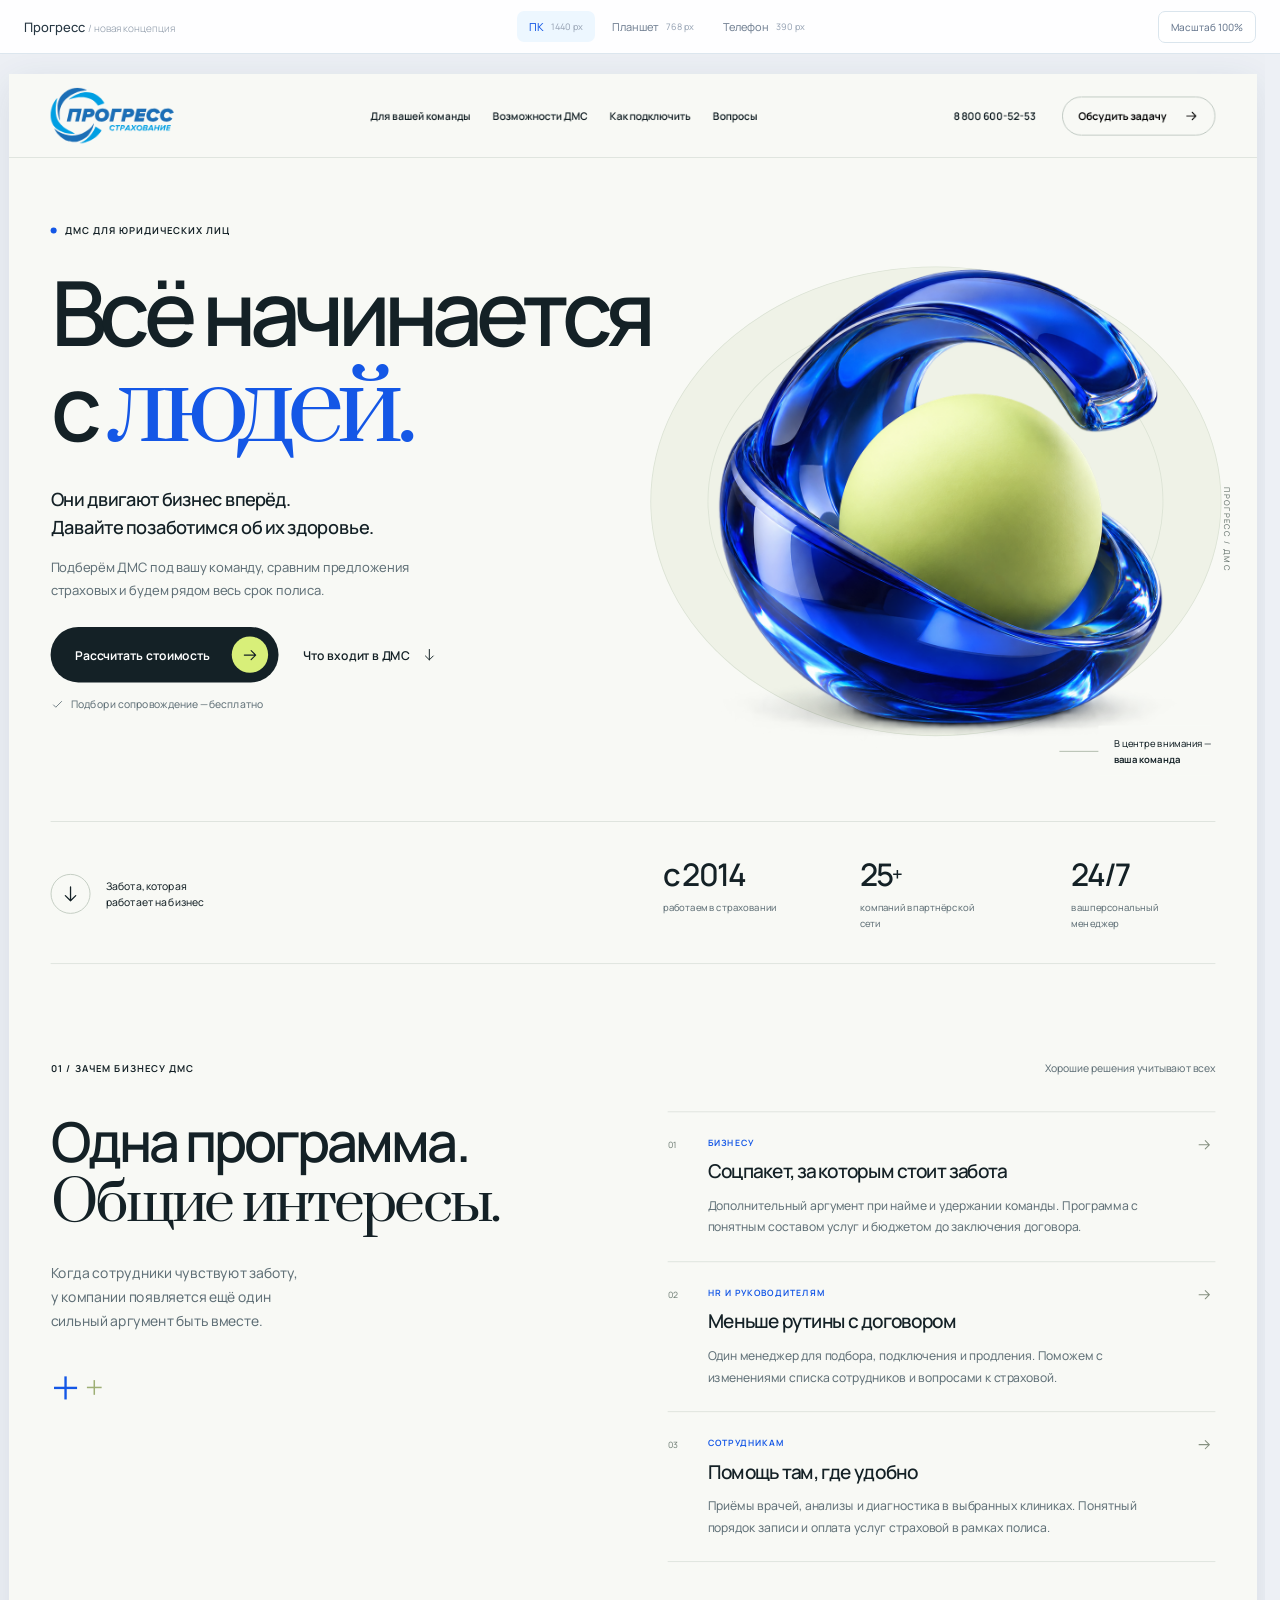
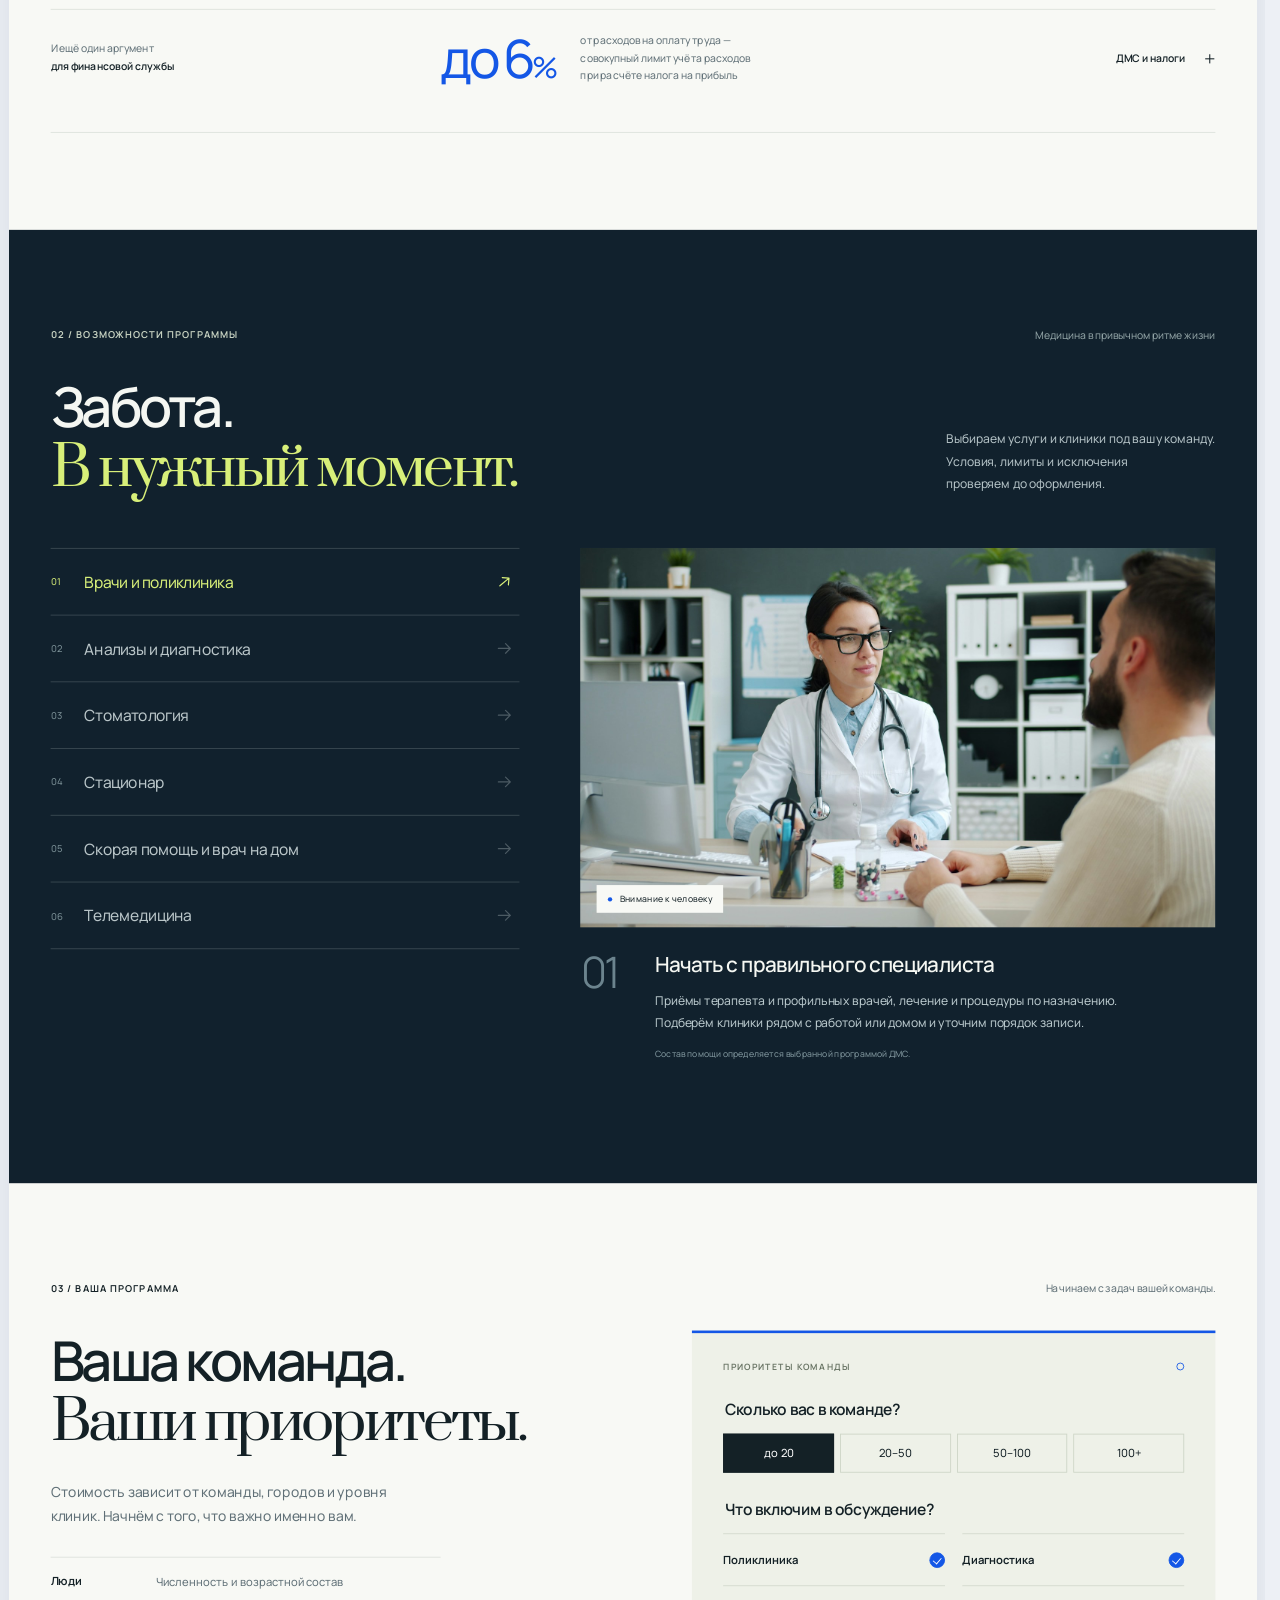
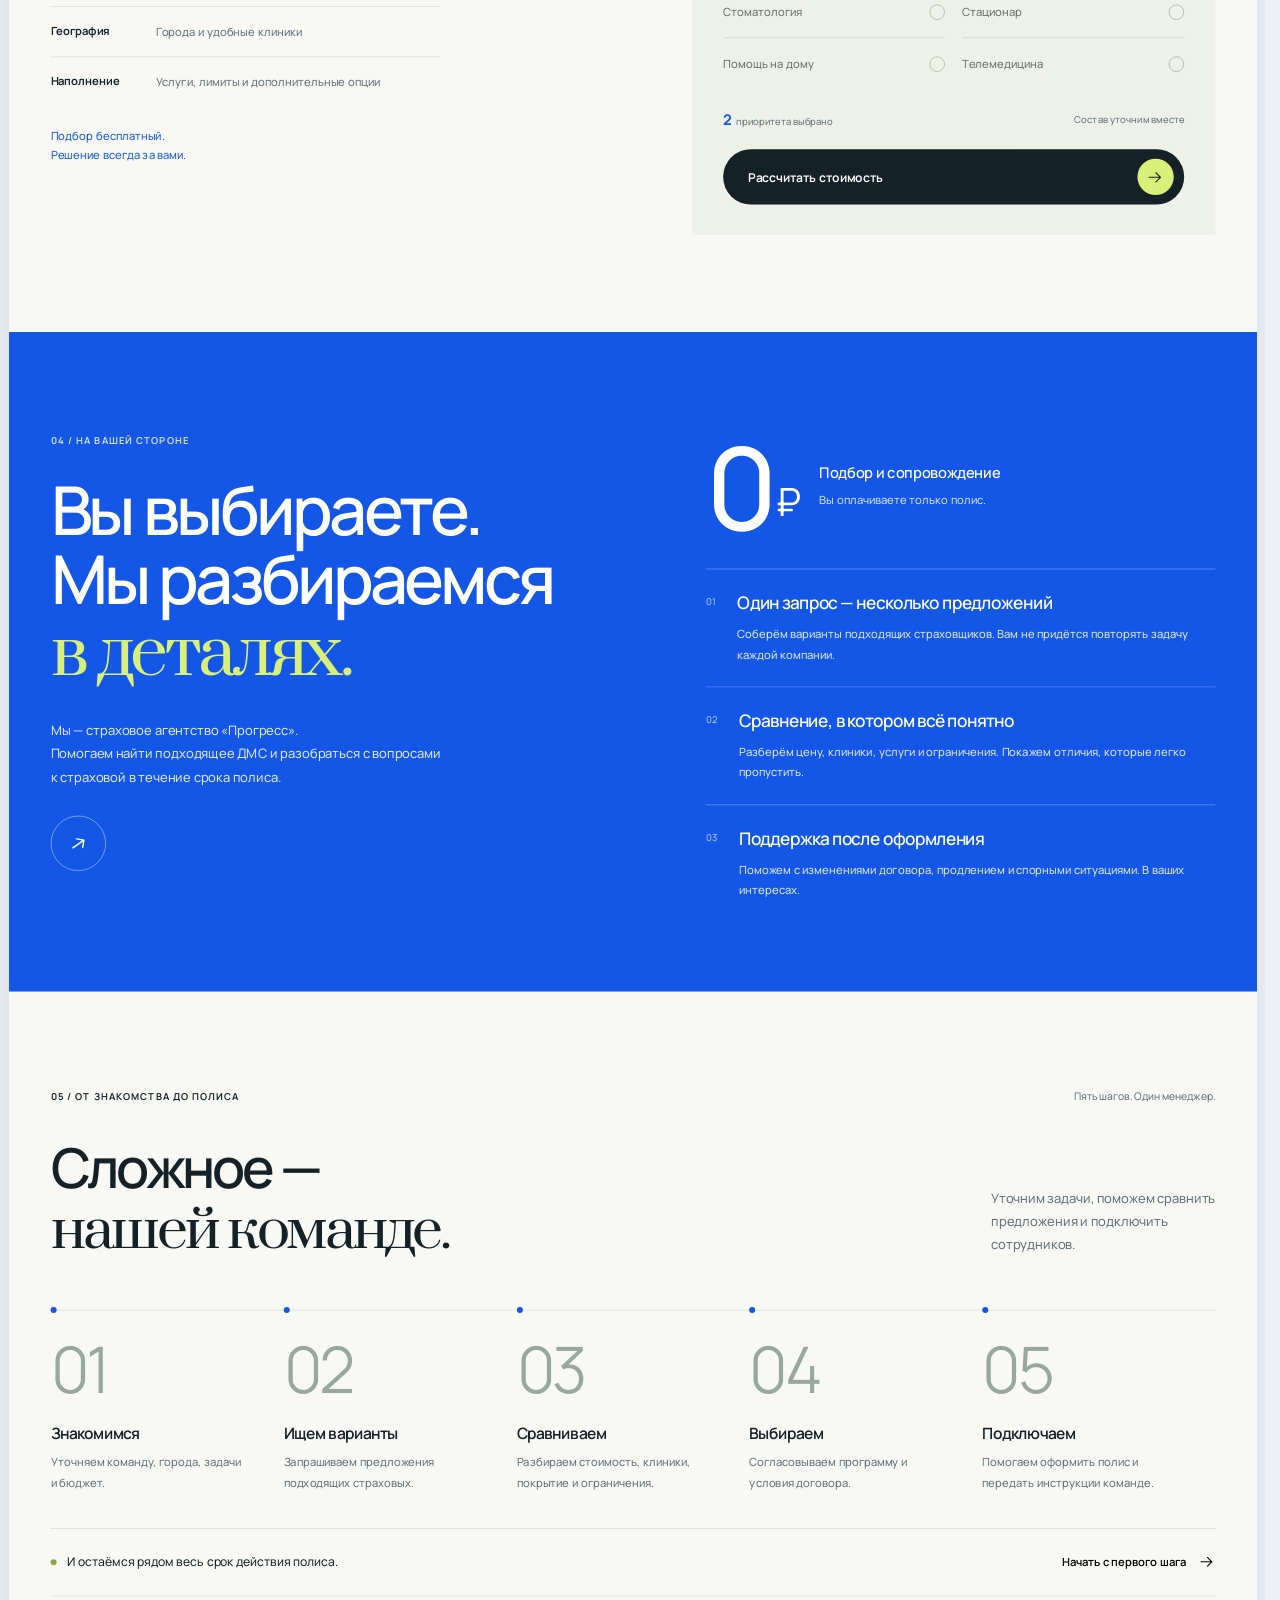
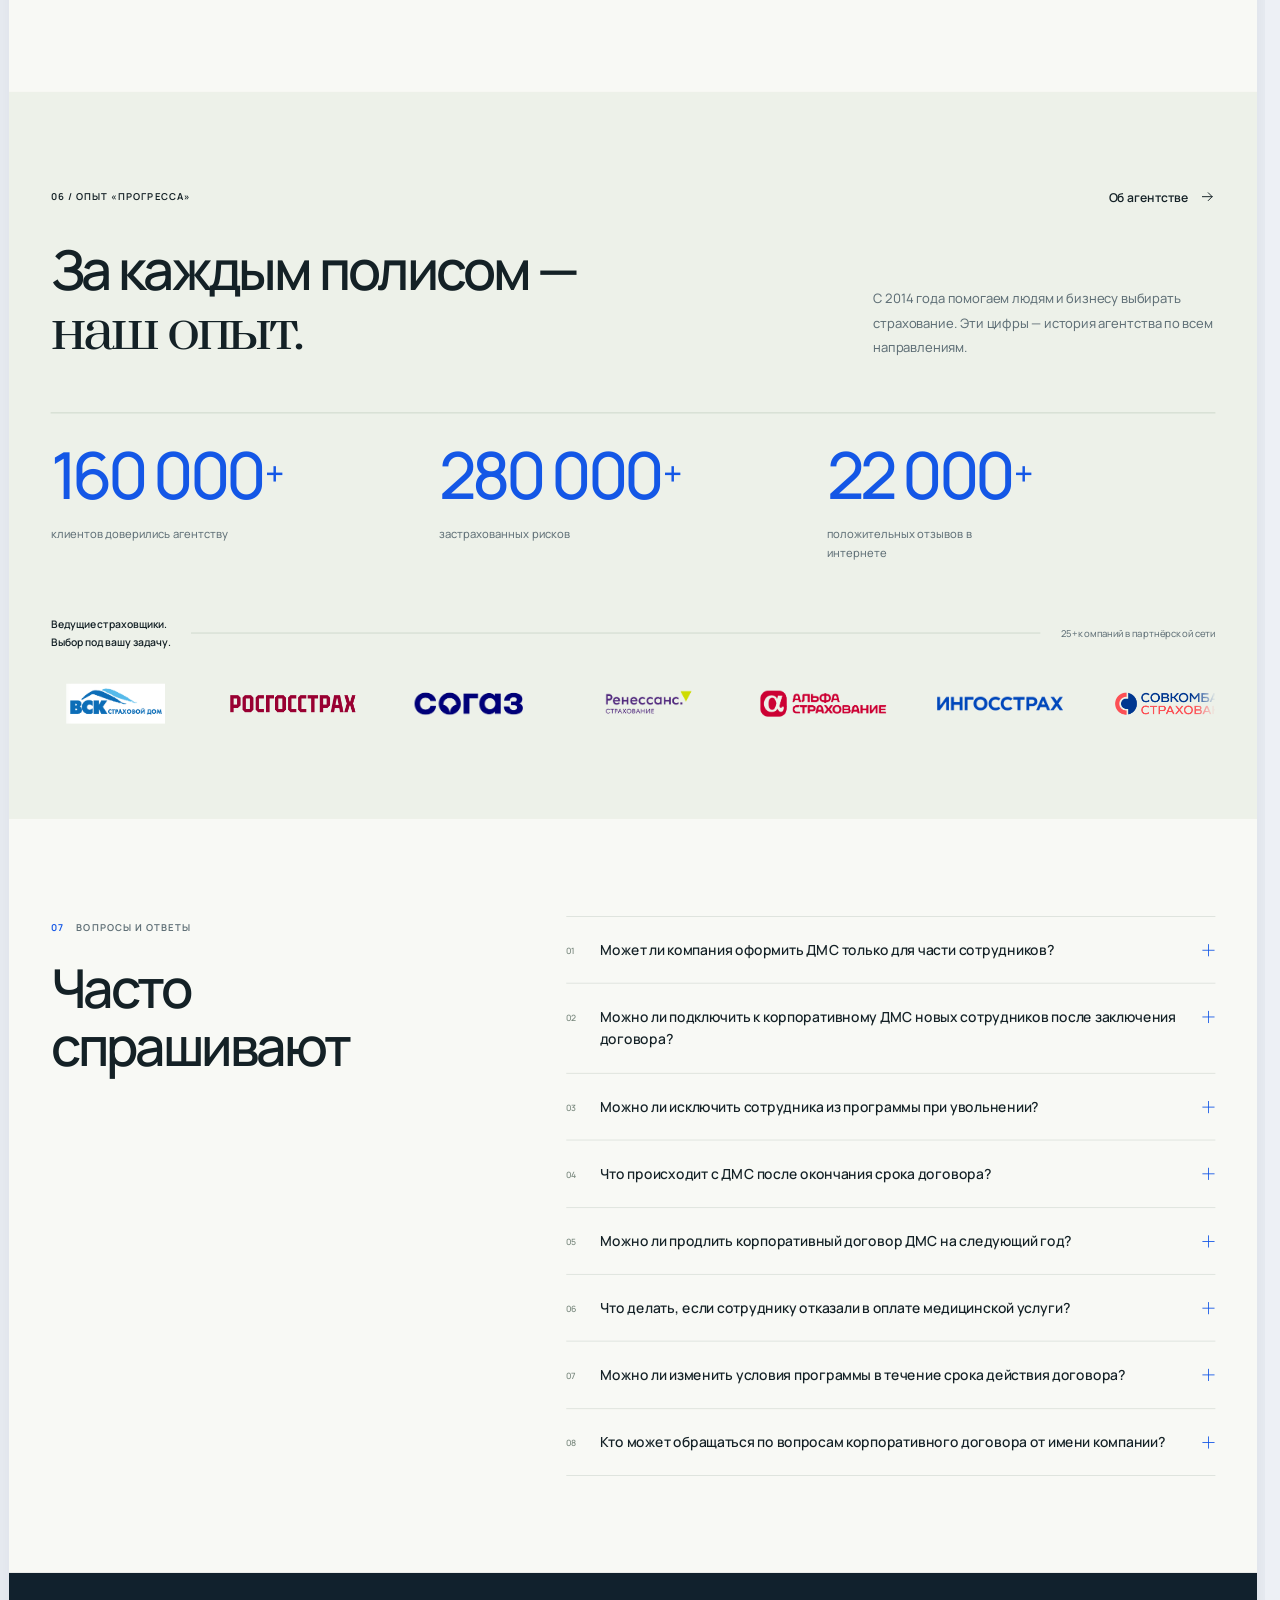
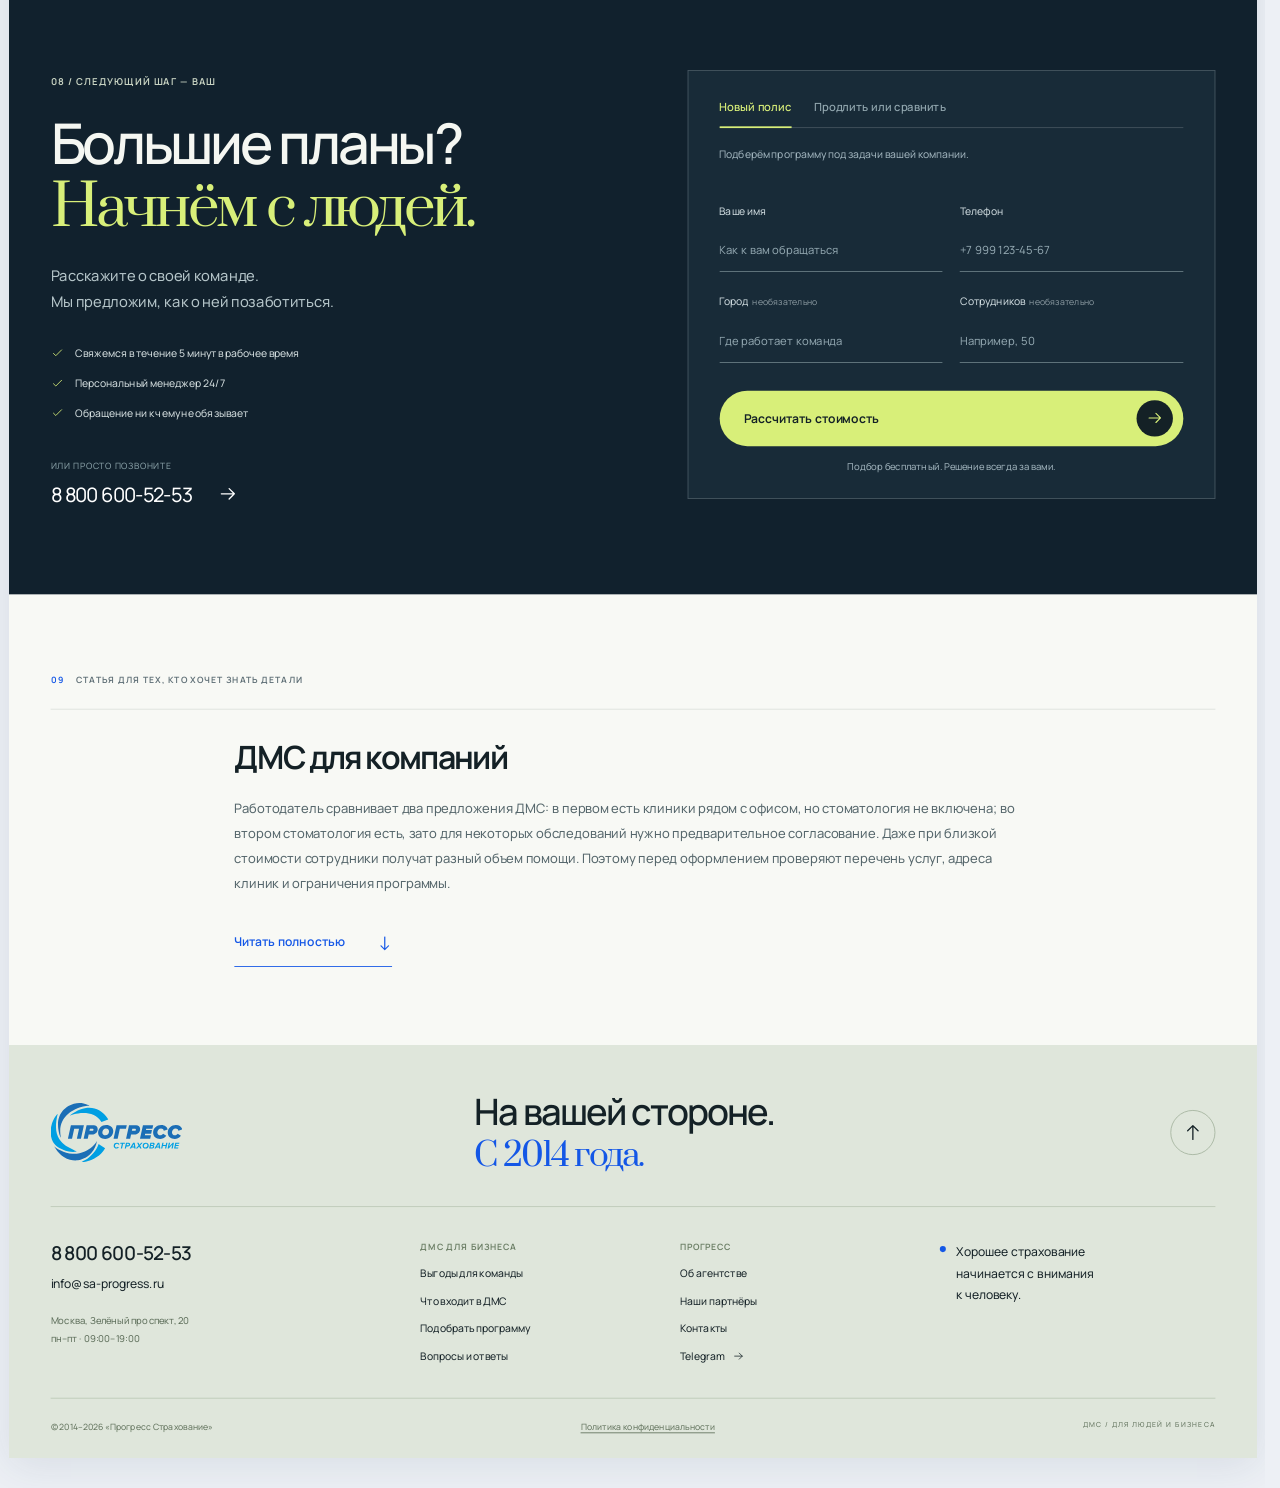
==== desktop.html @ e51a760d "Publish independent People First DMS design concept" ====
<!doctype html>
<html lang="ru" data-review="desktop" data-width="1440">
<head>
  <meta charset="utf-8">
  <meta name="viewport" content="width=device-width,initial-scale=1">
  <meta name="robots" content="noindex,nofollow">
  <meta name="theme-color" content="#f8f9f5">
  <meta name="description" content="ДМС для бизнеса, в центре которого люди. Бесплатно сравним предложения страховых компаний и будем рядом весь срок полиса. Прогресс Страхование.">
  <title>ПК 1440 — Новая концепция Прогресс</title>
  <link rel="icon" href="./assets/progress-logo.svg" type="image/svg+xml">
  <link rel="preload" href="./assets/fonts/Manrope.ttf" as="font" type="font/ttf" crossorigin>
  <link rel="preload" href="./assets/fonts/Prata.ttf" as="font" type="font/ttf" crossorigin>
  <link rel="stylesheet" href="./previews/desktop.css?v=e7b17277e4b1">
  <link rel="stylesheet" href="./assets/vendor/lenis.css?v=e7b17277e4b1">
  <script src="./assets/vendor/lenis.min.js?v=e7b17277e4b1" defer></script>
  <script src="./scroll.js?v=e7b17277e4b1" defer></script>
  <script src="./app.js?v=e7b17277e4b1" defer></script>
<link rel="stylesheet" href="./review.css?v=e7b17277e4b1"><script src="./review.js?v=e7b17277e4b1" defer></script></head>
<body id="top"><div class="review-toolbar"><a class="review-brand" href="./index.html">Прогресс <span>/ новая концепция</span></a><nav aria-label="Формат предпросмотра"><a href="./desktop.html" aria-current="page">ПК<span>1440 px</span></a><a href="./tablet.html">Планшет<span>768 px</span></a><a href="./mobile.html">Телефон<span>390 px</span></a></nav><button type="button" id="review-scale" aria-pressed="false">Масштаб 100%</button></div><div class="review-stage"><div class="review-canvas">
  <a class="skip-link" href="#main">К содержанию</a>
  <header class="site-header">
    <div class="header-inner wrap">
      <a class="brand" href="https://sa-progress.ru/" aria-label="Прогресс Страхование — основной сайт"><img src="./assets/progress-logo.svg" alt="Прогресс Страхование" width="150" height="63"></a>
      <nav class="main-nav" aria-label="Основная навигация"><a href="#for-whom">Для вашей команды</a><a href="#coverage">Возможности ДМС</a><a href="#process">Как подключить</a><a href="#faq">Вопросы</a></nav>
      <a class="header-phone" href="tel:+78006005253">8 800 600-52-53</a>
      <button class="header-contact" type="button" data-open-lead>Обсудить задачу <svg viewBox="0 0 24 24" aria-hidden="true" ><path d="M4 12h15m-6-6 6 6-6 6"/></svg></button>
      <button class="menu-toggle" type="button" aria-label="Открыть меню" aria-haspopup="dialog" aria-controls="menu-dialog"><span></span><span></span></button>
    </div>
  </header>
  <main id="main">
    <section class="hero wrap" aria-labelledby="hero-title">
      <div class="hero-copy">
        <p class="eyebrow"><span class="live-dot"></span>ДМС для юридических лиц</p>
        <h1 id="hero-title">Всё начинается<br>с <em>людей.</em></h1>
        <p class="hero-lead">Они двигают бизнес вперёд.<br>Давайте позаботимся об их здоровье.</p>
        <p class="hero-description">Подберём ДМС под вашу команду, сравним предложения страховых и будем рядом весь срок полиса.</p>
        <div class="hero-actions"><button class="button button-dark" type="button" data-open-lead><span>Рассчитать стоимость</span><span class="button-arrow"><svg viewBox="0 0 24 24" aria-hidden="true" ><path d="M4 12h15m-6-6 6 6-6 6"/></svg></span></button><a class="quiet-link" href="#coverage">Что входит в ДМС <svg viewBox="0 0 24 24" aria-hidden="true" ><path d="M12 4v16m-6-6 6 6 6-6"/></svg></a></div>
        <p class="hero-note"><span class="tiny-check"><svg viewBox="0 0 24 24" aria-hidden="true" ><path d="m5 12 4 4L19 6"/></svg></span>Подбор и сопровождение — бесплатно</p>
      </div>
      <div class="hero-art" aria-label="Синий стеклянный объём бережно окружает светлую сферу">
        <div class="art-orbit" aria-hidden="true"></div>
        <img src="./assets/images/care-sculpture.png" width="1254" height="1254" alt="Стеклянная синяя лента обнимает светлую сферу — образ заботы и защиты" fetchpriority="high">
        <span class="art-caption"><span class="caption-line"></span>В центре внимания —<br><strong>ваша команда</strong></span>
        <span class="art-index" aria-hidden="true">ПРОГРЕСС / ДМС</span>
      </div>
      <div class="hero-bottom"><a href="#for-whom" class="scroll-link"><span><svg viewBox="0 0 24 24" aria-hidden="true" ><path d="M12 4v16m-6-6 6 6 6-6"/></svg></span>Забота, которая<br>работает на бизнес</a><dl class="hero-facts"><div><dt>с 2014</dt><dd>работаем в страховании</dd></div><div><dt>25<span>+</span></dt><dd>компаний в партнёрской сети</dd></div><div><dt>24/7</dt><dd>ваш персональный менеджер</dd></div></dl></div>
    </section>

    <section class="value-section wrap section-space" id="for-whom" aria-labelledby="value-title">
      <div class="section-topline"><span class="section-label">01 / Зачем бизнесу ДМС</span><span class="topline-note">Хорошие решения учитывают всех</span></div>
      <div class="value-layout">
        <div class="value-heading"><h2 id="value-title">Одна программа.<br><em>Общие интересы.</em></h2><p>Когда сотрудники чувствуют заботу,<br>у компании появляется ещё один<br>сильный аргумент быть вместе.</p><div class="value-mark" aria-hidden="true"><span>+</span><span>+</span></div></div>
        <div class="value-list">
          <article><span class="item-index">01</span><div><p class="role-label">Бизнесу</p><h3>Соцпакет, за которым стоит забота</h3><p>Дополнительный аргумент при найме и удержании команды. Программа с понятным составом услуг и бюджетом до заключения договора.</p></div><svg viewBox="0 0 24 24" aria-hidden="true" ><path d="M4 12h15m-6-6 6 6-6 6"/></svg></article>
          <article><span class="item-index">02</span><div><p class="role-label">HR и руководителям</p><h3>Меньше рутины с договором</h3><p>Один менеджер для подбора, подключения и продления. Поможем с изменениями списка сотрудников и вопросами к страховой.</p></div><svg viewBox="0 0 24 24" aria-hidden="true" ><path d="M4 12h15m-6-6 6 6-6 6"/></svg></article>
          <article><span class="item-index">03</span><div><p class="role-label">Сотрудникам</p><h3>Помощь там, где удобно</h3><p>Приёмы врачей, анализы и диагностика в выбранных клиниках. Понятный порядок записи и оплата услуг страховой в рамках полиса.</p></div><svg viewBox="0 0 24 24" aria-hidden="true" ><path d="M4 12h15m-6-6 6 6-6 6"/></svg></article>
        </div>
      </div>
      <div class="tax-strip"><div class="tax-title">И ещё один аргумент<br><strong>для финансовой службы</strong></div><div class="tax-number">до 6<span>%</span></div><p class="tax-summary">от расходов на оплату труда —<br>совокупный лимит учёта расходов<br>при расчёте налога на прибыль</p><details class="tax-details"><summary>ДМС и налоги <span>+</span></summary><div><p>Взносы по ДМС работников можно учесть в расходах при соблюдении условий пункта 16 статьи 255 НК РФ: лицензия страховщика, договор не менее чем на год и оплата медицинских расходов работников. Участие работодателя в ДМС предусматривают в трудовом или коллективном договоре.</p><p>Лимит 6% общий для взносов по ДМС, предусмотренных НК РФ договоров на медицинские услуги и расходов из пункта 24.2 статьи 255. Это лимит учитываемых расходов, а не размер экономии на налоге.</p><p>Взносы работодателя по ДМС освобождаются от страховых взносов при соблюдении условий подпункта 5 пункта 1 статьи 422 НК РФ. Важен срок страхования каждого работника: при прекращении до года или включении на меньший срок освобождение может не применяться.</p><p>Учёт зависит от налогового режима и условий договора. <a href="https://www.consultant.ru/document/cons_doc_LAW_28165/7b1ea255e5f4f1ac2bb055d2d61a28b4a03f6856/" target="_blank" rel="noopener">Статья 255 НК РФ</a> · <a href="https://www.consultant.ru/document/cons_doc_LAW_28165/30e4690deae106140c96017db18054a3175e14f6/" target="_blank" rel="noopener">Статья 422 НК РФ</a> · <a href="https://www.nalog.gov.ru/rn77/news/activities_fts/15685469/" target="_blank" rel="noopener">Разъяснение ФНС</a></p></div></details></div>
    </section>

    <section class="coverage-section dark-section section-space" id="coverage" aria-labelledby="coverage-title">
      <div class="wrap"><div class="section-topline"><span class="section-label">02 / Возможности программы</span><span class="topline-note">Медицина в привычном ритме жизни</span></div><div class="coverage-heading"><h2 id="coverage-title">Забота.<br><em>В нужный момент.</em></h2><p>Выбираем услуги и клиники под вашу команду.<br>Условия, лимиты и исключения<br>проверяем до оформления.</p></div>
        <div class="coverage-layout"><div class="coverage-tabs" role="tablist" aria-label="Медицинская помощь" aria-orientation="vertical">
          <button type="button" id="care-tab-0" role="tab" aria-selected="true" aria-controls="care-panel" data-care="0"><span>01</span><strong>Врачи и поликлиника</strong><svg viewBox="0 0 24 24" aria-hidden="true" ><path d="M4 12h15m-6-6 6 6-6 6"/></svg></button>
          <button type="button" id="care-tab-1" role="tab" aria-selected="false" aria-controls="care-panel" tabindex="-1" data-care="1"><span>02</span><strong>Анализы и диагностика</strong><svg viewBox="0 0 24 24" aria-hidden="true" ><path d="M4 12h15m-6-6 6 6-6 6"/></svg></button>
          <button type="button" id="care-tab-2" role="tab" aria-selected="false" aria-controls="care-panel" tabindex="-1" data-care="2"><span>03</span><strong>Стоматология</strong><svg viewBox="0 0 24 24" aria-hidden="true" ><path d="M4 12h15m-6-6 6 6-6 6"/></svg></button>
          <button type="button" id="care-tab-3" role="tab" aria-selected="false" aria-controls="care-panel" tabindex="-1" data-care="3"><span>04</span><strong>Стационар</strong><svg viewBox="0 0 24 24" aria-hidden="true" ><path d="M4 12h15m-6-6 6 6-6 6"/></svg></button>
          <button type="button" id="care-tab-4" role="tab" aria-selected="false" aria-controls="care-panel" tabindex="-1" data-care="4"><span>05</span><strong>Скорая помощь и врач на дом</strong><svg viewBox="0 0 24 24" aria-hidden="true" ><path d="M4 12h15m-6-6 6 6-6 6"/></svg></button>
          <button type="button" id="care-tab-5" role="tab" aria-selected="false" aria-controls="care-panel" tabindex="-1" data-care="5"><span>06</span><strong>Телемедицина</strong><svg viewBox="0 0 24 24" aria-hidden="true" ><path d="M4 12h15m-6-6 6 6-6 6"/></svg></button>
        </div><div class="care-feature"><figure><img src="./assets/images/consultation.jpg" alt="Врач обсуждает с пациентом вопросы здоровья" width="1800" height="1013" loading="lazy"><figcaption><span class="live-dot"></span>Внимание к человеку</figcaption></figure><div id="care-panel" role="tabpanel" aria-labelledby="care-tab-0" tabindex="0"><span class="care-panel-number" aria-hidden="true">01</span><div><h3 id="care-panel-title">Начать с правильного специалиста</h3><p id="care-panel-copy">Приёмы терапевта и профильных врачей, лечение и процедуры по назначению. Подберём клиники рядом с работой или домом и уточним порядок записи.</p><span class="care-condition">Состав помощи определяется выбранной программой ДМС.</span></div></div></div></div>
      </div>
    </section>

    <section class="program-section wrap section-space" id="price" aria-labelledby="program-title">
      <div class="section-topline"><span class="section-label">03 / Ваша программа</span><span class="topline-note">Начинаем с задач вашей команды.</span></div>
      <div class="program-layout"><div class="program-copy"><h2 id="program-title">Ваша команда.<br><em>Ваши приоритеты.</em></h2><p>Стоимость зависит от команды, городов и уровня клиник. Начнём с того, что важно именно вам.</p><dl class="price-factors"><div><dt>Люди</dt><dd>Численность и возрастной состав</dd></div><div><dt>География</dt><dd>Города и удобные клиники</dd></div><div><dt>Наполнение</dt><dd>Услуги, лимиты и дополнительные опции</dd></div></dl><span class="program-footnote">Подбор бесплатный.<br>Решение всегда за вами.</span></div>
      <div class="program-sheet"><div class="sheet-top"><span>ПРИОРИТЕТЫ КОМАНДЫ</span><span class="sheet-dot"></span></div><fieldset class="team-size"><legend>Сколько вас в команде?</legend><div><label><input type="radio" name="team-size" value="до 20" checked><span>до 20</span></label><label><input type="radio" name="team-size" value="20–50"><span>20–50</span></label><label><input type="radio" name="team-size" value="50–100"><span>50–100</span></label><label><input type="radio" name="team-size" value="100+"><span>100+</span></label></div></fieldset>
        <fieldset class="service-choices"><legend>Что включим в обсуждение?</legend><label><input type="checkbox" name="service" value="Поликлиника" checked><span>Поликлиника<i aria-hidden="true"></i></span></label><label><input type="checkbox" name="service" value="Диагностика" checked><span>Диагностика<i aria-hidden="true"></i></span></label><label><input type="checkbox" name="service" value="Стоматология"><span>Стоматология<i aria-hidden="true"></i></span></label><label><input type="checkbox" name="service" value="Стационар"><span>Стационар<i aria-hidden="true"></i></span></label><label><input type="checkbox" name="service" value="Помощь на дому"><span>Помощь на дому<i aria-hidden="true"></i></span></label><label><input type="checkbox" name="service" value="Телемедицина"><span>Телемедицина<i aria-hidden="true"></i></span></label></fieldset><div class="selection-summary"><span><strong id="service-count">2</strong> <span id="service-count-label">приоритета</span> выбрано</span><span>Состав уточним вместе</span></div><button class="button button-dark" type="button" data-open-lead data-context="program"><span>Рассчитать стоимость</span><span class="button-arrow"><svg viewBox="0 0 24 24" aria-hidden="true" ><path d="M4 12h15m-6-6 6 6-6 6"/></svg></span></button>
      </div></div>
    </section>

    <section class="agency-section section-space" id="agency" aria-labelledby="agency-title"><div class="wrap agency-layout">
      <div class="agency-copy"><span class="section-label">04 / На вашей стороне</span><h2 id="agency-title">Вы выбираете.<br>Мы разбираемся<br><em>в деталях.</em></h2><p>Мы — страховое агентство «Прогресс».<br>Помогаем найти подходящее ДМС и разобраться с вопросами к страховой в течение срока полиса.</p><a class="circle-link" href="#request" aria-label="Обсудить подбор ДМС"><svg viewBox="0 0 24 24" aria-hidden="true" ><path d="M4 12h15m-6-6 6 6-6 6"/></svg></a></div>
      <div class="agency-right"><div class="agency-free"><span class="zero">0<span>₽</span></span><div><strong>Подбор и сопровождение</strong><p>Вы оплачиваете только полис.</p></div></div><ol class="agency-list"><li><span>01</span><div><h3>Один запрос — несколько предложений</h3><p>Соберём варианты подходящих страховщиков. Вам не придётся повторять задачу каждой компании.</p></div></li><li><span>02</span><div><h3>Сравнение, в котором всё понятно</h3><p>Разберём цену, клиники, услуги и ограничения. Покажем отличия, которые легко пропустить.</p></div></li><li><span>03</span><div><h3>Поддержка после оформления</h3><p>Поможем с изменениями договора, продлением и спорными ситуациями. В ваших интересах.</p></div></li></ol></div>
    </div></section>

    <section class="process-section wrap section-space" id="process" aria-labelledby="process-title"><div class="section-topline"><span class="section-label">05 / От знакомства до полиса</span><span class="topline-note">Пять шагов. Один менеджер.</span></div><div class="process-heading"><h2 id="process-title">Сложное —<br><em>нашей команде.</em></h2><p>Уточним задачи, поможем сравнить<br>предложения и подключить<br>сотрудников.</p></div><ol class="process-track"><li><span class="process-number">01</span><h3>Знакомимся</h3><p>Уточняем команду, города, задачи и бюджет.</p></li><li><span class="process-number">02</span><h3>Ищем варианты</h3><p>Запрашиваем предложения подходящих страховых.</p></li><li><span class="process-number">03</span><h3>Сравниваем</h3><p>Разбираем стоимость, клиники, покрытие и ограничения.</p></li><li><span class="process-number">04</span><h3>Выбираем</h3><p>Согласовываем программу и условия договора.</p></li><li><span class="process-number">05</span><h3>Подключаем</h3><p>Помогаем оформить полис и передать инструкции команде.</p></li></ol><div class="process-after"><p><span class="live-dot"></span>И остаёмся рядом весь срок действия полиса.</p><button type="button" class="text-button" data-open-lead>Начать с первого шага <svg viewBox="0 0 24 24" aria-hidden="true" ><path d="M4 12h15m-6-6 6 6-6 6"/></svg></button></div></section>

    <section class="trust-section section-space" id="trust" aria-labelledby="trust-title"><div class="wrap"><div class="section-topline"><span class="section-label">06 / Опыт «Прогресса»</span><a class="inline-link" href="https://sa-progress.ru/o-kompanii/" target="_blank" rel="noopener">Об агентстве <svg viewBox="0 0 24 24" aria-hidden="true" ><path d="M4 12h15m-6-6 6 6-6 6"/></svg></a></div><div class="trust-layout"><h2 id="trust-title">За каждым полисом —<br><em>наш опыт.</em></h2><p>С 2014 года помогаем людям и бизнесу выбирать страхование. Эти цифры — история агентства по всем направлениям.</p></div><dl class="trust-facts"><div><dt>160 000<span>+</span></dt><dd>клиентов доверились агентству</dd></div><div><dt>280 000<span>+</span></dt><dd>застрахованных рисков</dd></div><div><dt>22 000<span>+</span></dt><dd>положительных отзывов в интернете</dd></div></dl><div class="partner-heading"><span>Ведущие страховщики.<br>Выбор под вашу задачу.</span><span class="partner-line"></span><span>25+ компаний в партнёрской сети</span></div><div class="partner-marquee" tabindex="0" aria-label="Страховые компании — партнёры агентства"><div class="partner-track"><ul class="partner-group" aria-label="Страховщики — партнёры агентства"><li><img src="./assets/partners/vsk.png" alt="ВСК" loading="lazy"></li><li><img src="./assets/partners/rgs.png" alt="Росгосстрах" loading="lazy"></li><li><img src="./assets/partners/sogaz.png" alt="Согаз" loading="lazy"></li><li><img src="./assets/partners/ren.png" alt="Ренессанс страхование" loading="lazy"></li><li><img src="./assets/partners/alfa.png" alt="АльфаСтрахование" loading="lazy"></li><li><img src="./assets/partners/ingos.png" alt="Ингосстрах" loading="lazy"></li><li><img src="./assets/partners/sovcom.png" alt="Совкомбанк страхование" loading="lazy"></li><li><img src="./assets/partners/reso.png" alt="Ресо-Гарантия" loading="lazy"></li><li><img src="./assets/partners/soglasie.png" alt="Согласие" loading="lazy"></li><li><img src="./assets/partners/t-insurance.png" alt="Тинькофф страхование" loading="lazy"></li><li><img src="./assets/partners/sber.png" alt="Сбербанк Страхование" loading="lazy"></li></ul><ul class="partner-group" aria-hidden="true"><li><img src="./assets/partners/vsk.png" alt="" loading="lazy"></li><li><img src="./assets/partners/rgs.png" alt="" loading="lazy"></li><li><img src="./assets/partners/sogaz.png" alt="" loading="lazy"></li><li><img src="./assets/partners/ren.png" alt="" loading="lazy"></li><li><img src="./assets/partners/alfa.png" alt="" loading="lazy"></li><li><img src="./assets/partners/ingos.png" alt="" loading="lazy"></li><li><img src="./assets/partners/sovcom.png" alt="" loading="lazy"></li><li><img src="./assets/partners/reso.png" alt="" loading="lazy"></li><li><img src="./assets/partners/soglasie.png" alt="" loading="lazy"></li><li><img src="./assets/partners/t-insurance.png" alt="" loading="lazy"></li><li><img src="./assets/partners/sber.png" alt="" loading="lazy"></li></ul></div></div></div></section>

    <section class="section faq-section" id="faq" aria-labelledby="faq-title" data-section="8">
  <div class="faq-layout"><div class="faq-heading"><span class="section-kicker"><span class="kicker-index">07</span><span>Вопросы и ответы</span></span><h2 id="faq-title">Часто спрашивают</h2></div><div class="faq-list"><details class="faq-item" name="faq"><summary><span class="faq-index">01</span><span data-source-faq-question="0">Может ли компания оформить ДМС только для части сотрудников?</span><span class="disclosure-mark" aria-hidden="true"></span></summary><div class="faq-answer"><p data-source-faq-answer="0">Да, если страховщик допускает выбранный состав группы. Например, можно запросить программу для определенного подразделения или категории работников. Перед оформлением уточняют минимальную численность группы и закрепляют понятные условия предоставления льготы.</p></div></details>
<details class="faq-item" name="faq"><summary><span class="faq-index">02</span><span data-source-faq-question="1">Можно ли подключить к корпоративному ДМС новых сотрудников после заключения договора?</span><span class="disclosure-mark" aria-hidden="true"></span></summary><div class="faq-answer"><p data-source-faq-answer="1">Да, при наличии такой процедуры в договоре. Страховщик уточнит, какие сведения передать, с какой даты начнется обслуживание и потребуется ли доплата за оставшийся срок.</p></div></details>
<details class="faq-item" name="faq"><summary><span class="faq-index">03</span><span data-source-faq-question="2">Можно ли исключить сотрудника из программы при увольнении?</span><span class="disclosure-mark" aria-hidden="true"></span></summary><div class="faq-answer"><p data-source-faq-answer="2">Обычно да, в порядке, предусмотренном договором. Работодатель уведомляет страховщика об изменении списка и уточняет дату прекращения обслуживания и правила возможного перерасчета.</p></div></details>
<details class="faq-item" name="faq"><summary><span class="faq-index">04</span><span data-source-faq-question="3">Что происходит с ДМС после окончания срока договора?</span><span class="disclosure-mark" aria-hidden="true"></span></summary><div class="faq-answer"><p data-source-faq-answer="3">Покрытие прекращается в дату окончания договора, если страхование не продлили. Чтобы сотрудники не остались без доступа к программе между периодами, новый срок обслуживания лучше согласовать заранее.</p></div></details>
<details class="faq-item" name="faq"><summary><span class="faq-index">05</span><span data-source-faq-question="4">Можно ли продлить корпоративный договор ДМС на следующий год?</span><span class="disclosure-mark" aria-hidden="true"></span></summary><div class="faq-answer"><p data-source-faq-answer="4">Да, если стороны согласуют продление или заключение нового договора. Перед этим проверяют обновленный список сотрудников, доступность клиник, состав услуг и новый расчет стоимости.</p></div></details>
<details class="faq-item" name="faq"><summary><span class="faq-index">06</span><span data-source-faq-question="5">Что делать, если сотруднику отказали в оплате медицинской услуги?</span><span class="disclosure-mark" aria-hidden="true"></span></summary><div class="faq-answer"><p data-source-faq-answer="5">Сначала запросите у сервисной службы страховщика конкретную причину отказа: услуга может отсутствовать в программе, требовать направления или предварительного согласования. Сохраните ответ, медицинское назначение и связанные документы. Если договор оформлен через «Прогресс Страхование», менеджер поможет разобраться в условиях и порядке дальнейшего обращения.</p></div></details>
<details class="faq-item" name="faq"><summary><span class="faq-index">07</span><span data-source-faq-question="6">Можно ли изменить условия программы в течение срока действия договора?</span><span class="disclosure-mark" aria-hidden="true"></span></summary><div class="faq-answer"><p data-source-faq-answer="6">Иногда да, если страховщик согласует изменения. Расширение услуг, изменение перечня клиник или подключение новой группы сотрудников может потребовать дополнительного соглашения и перерасчета стоимости.</p></div></details>
<details class="faq-item" name="faq"><summary><span class="faq-index">08</span><span data-source-faq-question="7">Кто может обращаться по вопросам корпоративного договора от имени компании?</span><span class="disclosure-mark" aria-hidden="true"></span></summary><div class="faq-answer"><p data-source-faq-answer="7">Руководитель или уполномоченный представитель работодателя — например, сотрудник HR-службы. Порядок подтверждения полномочий и обмена сведениями согласовывают при оформлении договора.</p></div></details></div></div>
</section>

    <section class="request-section dark-section section-space" id="request" aria-labelledby="request-title"><div class="wrap request-layout"><div class="request-copy"><span class="section-label">08 / Следующий шаг — ваш</span><h2 id="request-title">Большие планы?<br><em>Начнём с людей.</em></h2><p>Расскажите о своей команде.<br>Мы предложим, как о ней позаботиться.</p><ul><li><svg viewBox="0 0 24 24" aria-hidden="true" ><path d="m5 12 4 4L19 6"/></svg>Свяжемся в течение 5 минут в рабочее время</li><li><svg viewBox="0 0 24 24" aria-hidden="true" ><path d="m5 12 4 4L19 6"/></svg>Персональный менеджер 24/7</li><li><svg viewBox="0 0 24 24" aria-hidden="true" ><path d="m5 12 4 4L19 6"/></svg>Обращение ни к чему не обязывает</li></ul><div class="request-phone"><span>Или просто позвоните</span><a href="tel:+78006005253">8 800 600-52-53 <svg viewBox="0 0 24 24" aria-hidden="true" ><path d="M4 12h15m-6-6 6 6-6 6"/></svg></a></div></div>
      <form class="request-form" id="request-form" data-lead-form novalidate><fieldset class="request-scenarios"><legend class="sr-only">Ваша задача</legend><label><input type="radio" name="scenario" value="new" checked><span>Новый полис</span></label><label><input type="radio" name="scenario" value="renew"><span>Продлить или сравнить</span></label></fieldset><p id="scenario-description">Подберём программу под задачи вашей компании.</p><div class="request-fields"><label class="field"><span>Ваше имя</span><input name="name" autocomplete="given-name" placeholder="Как к вам обращаться" required maxlength="80" aria-describedby="request-name-error"><small class="field-error" id="request-name-error"></small></label><label class="field"><span>Телефон</span><input name="phone" type="tel" inputmode="tel" autocomplete="tel" placeholder="+7 999 123-45-67" required maxlength="22" aria-describedby="request-phone-error"><small class="field-error" id="request-phone-error"></small></label><label class="field"><span>Город <i>необязательно</i></span><input name="city" autocomplete="address-level2" placeholder="Где работает команда" maxlength="100"></label><label class="field"><span>Сотрудников <i>необязательно</i></span><input name="employees" type="number" min="1" max="100000" inputmode="numeric" placeholder="Например, 50" aria-describedby="employees-error"><small class="field-error" id="employees-error"></small></label></div><div class="program-file" id="program-file" hidden><label><span id="file-label">Прикрепить действующую программу</span><span aria-hidden="true">＋</span><input id="policy-file" type="file" accept=".pdf,.doc,.docx,.xls,.xlsx" aria-label="Прикрепить действующую программу"></label><small>Необязательно · PDF, DOCX, XLSX · до 10 МБ</small><p id="file-error" class="field-error" role="status"></p></div><button class="button button-lime" type="submit"><span>Рассчитать стоимость</span><span class="button-arrow"><svg viewBox="0 0 24 24" aria-hidden="true" ><path d="M4 12h15m-6-6 6 6-6 6"/></svg></span></button><p class="form-assurance">Подбор бесплатный. Решение всегда за вами.</p></form>
    </div></section>

    <section class="section article-section" id="article" aria-labelledby="article-title" data-section="10">
  <div class="article-label"><span class="section-kicker"><span class="kicker-index">09</span><span>Статья для тех, кто хочет знать детали</span></span></div>
  <article class="seo-article"><h2 data-source-article="0" id="article-title"><strong>ДМС для компаний</strong></h2>
<p data-source-article="1">Работодатель сравнивает два предложения ДМС: в первом есть клиники рядом с офисом, но стоматология не включена; во втором стоматология есть, зато для некоторых обследований нужно предварительное согласование. Даже при близкой стоимости сотрудники получат разный объем помощи. Поэтому перед оформлением проверяют перечень услуг, адреса клиник и ограничения программы.</p>
<div id="article-more" hidden><p data-source-article="2">При подборе ДМС для юридических лиц в Москве учитывают численность команды, районы обслуживания, необходимые услуги и бюджет. «Прогресс Страхование» помогает получить предложения нескольких страховщиков, сопоставить условия и оформить корпоративный договор.</p>
<h3 data-source-article="3"><strong>Что такое корпоративное ДМС и как оно работает</strong></h3>
<p data-source-article="4">Добровольное медицинское страхование для юридических лиц — это договор, по которому работодатель оплачивает страховую программу для сотрудников. Страховщик организует медицинскую помощь в объеме, указанном в договоре: приемы врачей, диагностику, лечение и другие согласованные услуги.</p>
<p data-source-article="5">Страхование ДМС для юридических лиц оформляется по корпоративному договору: работодатель выступает страхователем, сотрудники — застрахованными лицами. Запись к врачу может проходить напрямую через клинику или через сервисную службу страховщика. Для отдельных обследований и госпитализации иногда нужны направление врача и предварительное согласование — этот порядок указан в программе.</p>
<p data-source-article="6">В договоре проверяют список сотрудников, дату начала обслуживания, перечень медицинских услуг и сеть клиник. Например, больница может входить в сеть страховщика, но плановая госпитализация по выбранному пакету будет недоступна. Для нее нужен отдельный раздел покрытия.</p>
<p data-source-article="7">Условия могут различаться для групп персонала. Организация вправе запросить несколько уровней программ, а возможность их объединения в одном договоре нужно согласовать со страховой компанией.</p>
<h3 data-source-article="8"><strong>Какие задачи бизнеса решает ДМС для сотрудников</strong></h3>
<p data-source-article="9">ДМС для организаций включают в социальный пакет, когда хотят предложить сотрудникам доступные клиники и понятный порядок обращения за медицинской помощью.</p>
<ul><li data-source-article="10">Социальный пакет и конкурентоспособность работодателя. В вакансии можно указать конкретные услуги: приемы врачей в частных клиниках, диагностику или стоматологию. При этом кандидатам важно сообщать, с какого момента начинает действовать полис и какие услуги действительно включены.</li>
<li data-source-article="11">Забота о здоровье коллектива. Работникам проще планировать консультации и обследования, когда есть подходящие клиники и ясные правила записи. При выборе учитывают сменный график, удаленную работу и расположение подразделений.</li>
<li data-source-article="12">Удержание персонала и HR-бренд. Корпоративный ДМС для бизнеса и ООО может стать аргументом при выборе работодателя, если сотрудникам доступны востребованные клиники и услуги. Правила подключения новых работников и перехода между программами лучше закрепить до запуска.</li>
<li data-source-article="13">Организация медицинского обслуживания. HR-отдел передает страховщику изменения в списках сотрудников, информирует персонал о программе и направляет вопросы в сервисную службу. Порядок таких обращений и ответственных лиц фиксируют при заключении договора.</li>
</ul><p data-source-article="14">При запуске ДМС сотрудникам передают список доступных клиник, контакты сервисной службы и инструкцию по записи. В ней отдельно указывают, какие обследования требуют согласования и что делать, если клиника не может принять по полису.</p>
<h3 data-source-article="15"><strong>Какие медицинские услуги можно включить в программу ДМС</strong></h3>
<p data-source-article="16">Медицинская страховка для юридических лиц может состоять из базовой амбулаторной помощи и дополнительных разделов. Для каждого вида помощи нужно уточнить, какие услуги включены, где их оказывают и требуется ли согласование.</p>
<ul><li data-source-article="17">Амбулаторно-поликлиническая помощь. Прием терапевта и профильных специалистов, лечение и процедуры по назначению врача. Уточняют доступность повторных приемов, вызова врача на дом и дистанционных консультаций.</li>
<li data-source-article="18">Диагностика и лабораторные исследования. Анализы, УЗИ и инструментальные обследования. Для КТ, МРТ и дорогостоящей диагностики страховщик может устанавливать особый порядок назначения и согласования.</li>
<li data-source-article="19">Стоматологическая помощь. Лечение кариеса, диагностика, удаление зубов и другие услуги в пределах выбранного пакета. Протезирование, имплантацию, ортодонтию и профилактическую гигиену проверяют отдельно: эти услуги не всегда включены.</li>
<li data-source-article="20">Скорая и неотложная медицинская помощь. Вызов бригады, неотложная помощь и транспортировка — если предусмотрены программой. Важны территория обслуживания и порядок вызова.</li>
<li data-source-article="21">Стационарное лечение и дополнительные опции. Плановая или экстренная госпитализация, операции, телемедицина, профилактические осмотры и отдельные программы обследований. Для стационара уточняют перечень оснований, медицинские организации и лимиты.</li>
</ul><p data-source-article="22">Страховка ДМС для юридических лиц может включать раздел «Стоматология», но перечень услуг внутри него отличается. В одной программе предусмотрено лечение кариеса, в другой — также удаление зубов и некоторые хирургические процедуры. Поэтому при сравнении смотрят расшифровку раздела в приложении к договору.</p>
<p data-source-article="23">Отдельно проверьте порядок согласования сложной диагностики: кто оформляет направление, куда обращаться сотруднику и какие документы запрашивает страховщик. Если в ближайшей клинике нужного исследования нет, важно заранее знать, как согласуется обращение в другое учреждение.</p>
<h3 data-source-article="24"><strong>Как подобрать программу ДМС для организации</strong></h3>
<p data-source-article="25">Перед запросом предложений полезно разделить сотрудников по городам, подразделениям и режиму работы. Для офиса в центре Москвы и сменного персонала на удаленной площадке удобная сеть клиник может оказаться разной.</p>
<ul><li data-source-article="26">Численность сотрудников. Укажите количество работников, которых планируете включить сразу, и ожидаемое пополнение штата. Уточните у страховщика минимальную численность группы и правила подключения в течение года.</li>
<li data-source-article="27">Бюджет на медицинское страхование. Определите общий предел расходов и приоритетные услуги. Если бюджет ограничен, сравните несколько вариантов наполнения с прозрачным перечнем различий.</li>
<li data-source-article="28">География обслуживания. Когда компания оформляет ДМС для юр лиц в Москве и других городах, список клиник проверяют по каждому филиалу. Наличие страховщика в регионе еще не подтверждает, что нужные специалисты доступны по выбранному пакету.</li>
<li data-source-article="29">Потребности разных категорий персонала. Работникам со сменным графиком и сотрудникам, которые часто ездят по регионам, могут понадобиться разные условия записи и обслуживания. Для отдельных групп можно запросить расширенные программы.</li>
<li data-source-article="30">Медицинские организации и доступность услуг. Проверьте адреса, профиль клиник, порядок записи, ограничения по специалистам и диагностике. Уточните, как страховщик информирует об изменениях медицинской сети.</li>
</ul><p data-source-article="31">Например, в предложении указаны десятки клиник по Москве, но большинство сотрудников работает в одном районе. Вместо общей численности медицинской сети лучше проверить ближайшие адреса, часы приема и наличие нужных специалистов.</p>
<p data-source-article="32">Если часть сотрудников работает удаленно, заранее уточните, какие клиники доступны по месту их проживания и можно ли обслуживаться вне города работодателя. Для разъездного персонала важны условия помощи в командировках.</p>
<h3 data-source-article="33"><strong>От чего зависит стоимость ДМС для юридических лиц</strong></h3>
<p data-source-article="34">Стоимость полиса ДМС для юридических лиц страховщик рассчитывает под конкретную группу сотрудников и набор медицинских услуг. Итоговую сумму обычно определяют после получения исходных данных; универсального тарифа для всех организаций нет.</p>
<ul><li data-source-article="35">Количество застрахованных сотрудников. Для крупных групп страховщик может предложить другой тариф на человека, но результат зависит от состава коллектива и условий программы. Уточните, изменится ли ставка при расширении штата.</li>
<li data-source-article="36">Состав страховой программы. Добавление стоматологии, стационара или расширенной диагностики меняет расчет. Запросите стоимость основного пакета и каждой дополнительной опции отдельно: так легче оценить, что укладывается в бюджет.</li>
<li data-source-article="37">Возрастной состав и характеристики группы. Страховщик может запрашивать возрастные данные и сведения, предусмотренные его правилами расчета. Конкретный набор параметров уточняют при заявке.</li>
<li data-source-article="38">Уровень клиник и территория обслуживания. Медицинские центры разных категорий и обслуживание в нескольких регионах могут стоить по-разному. Важно проверить, какие учреждения доступны каждому сотруднику.</li>
</ul><p data-source-article="39">Если у страховщика есть калькулятор ДМС для юридических лиц, указанная в нем цена обычно предварительная. Для расчета под компанию потребуются численность группы, города обслуживания, желаемые клиники, состав услуг и бюджет. Эти сведения можно передать в «Прогресс Страхование»: агентство запросит подходящие предложения и поможет сравнить их по наполнению.</p>
<p data-source-article="40">Если расчет представлен в виде цены на одного сотрудника, отдельно уточните стоимость дополнительных опций, порядок доплаты за новых работников и условия перерасчета при увольнении. Эти параметры влияют на расходы компании в течение года.</p>
<h3 data-source-article="41"><strong>Как оформить ДМС для юридического лица</strong></h3>
<p data-source-article="42">Для оформления работодатель передает параметры программы и согласует условия со страховщиком. «Прогресс Страхование» помогает пройти подбор и оформление по следующей схеме.</p>
<ol><li data-source-article="43">Заявка и исходные данные. Сообщите название компании, города обслуживания, численность сотрудников, бюджет и желаемые услуги. Состав необходимых сведений о персонале уточняют на следующем этапе, исходя из требований страховщика.</li>
<li data-source-article="44">Подбор предложений. Агентство запрашивает варианты у подходящих страховщиков и сопоставляет клиники, услуги, ограничения и цену. При необходимости формируются программы для разных групп сотрудников.</li>
<li data-source-article="45">Согласование договора. До подписания проверяют начало действия покрытия, полный перечень услуг, списки застрахованных, порядок их изменения и сроки предоставления документов.</li>
<li data-source-article="46">Оформление и подключение сотрудников. После согласования и выполнения условий договора страховщик оформляет документы и подключает застрахованных. Компании передают информацию о порядке пользования программой.</li>
<li data-source-article="47">Начало медицинского обслуживания. Сотрудникам сообщают, как записаться к врачу, когда требуется согласование и куда обращаться с вопросами. Если программа сменяется, заранее сверяют даты окончания старого и начала нового договора.</li>
</ol><p data-source-article="48">Если компания продлевает существующее ДМС, полезно до расчета собрать обращения сотрудников по недоступным клиникам, сложной записи и отказам в согласовании. Эти вопросы стоит включить в запрос при продлении или смене страховщика.</p>
<h3 data-source-article="49"><strong>Налоговые и документальные вопросы при оформлении ДМС</strong></h3>
<p data-source-article="50">Для оформления корпоративного договора обычно нужны реквизиты организации, сведения об уполномоченном представителе и список работников для подключения. Формат и состав данных определяет страховщик. Передавать персональные сведения следует через согласованный безопасный канал и с соблюдением правил обработки персональных данных.</p>
<p data-source-article="51">При расчете налога на прибыль взносы по договорам ДМС работников сроком не менее года могут учитываться в расходах на оплату труда. Пункт 16 статьи 255 НК РФ устанавливает совокупный предел 6% расходов на оплату труда для предусмотренных им медицинских расходов. Для отдельных налоговых режимов правила учета будут другими.</p>
<p data-source-article="52">По подпункту 5 пункта 1 статьи 422 НК РФ страховые платежи работодателя по соответствующим договорам ДМС, заключенным на срок не менее года, не облагаются страховыми взносами при соблюдении условий нормы.</p>
<p data-source-article="53">Бухгалтерии стоит проверить срок договора, документальное основание предоставления ДМС работникам, порядок учета взносов и последствия изменений в списках застрахованных. Порядок учета зависит от системы налогообложения компании и условий договора.</p>
<h3 data-source-article="54"><strong>Почему стоит обратиться в «Прогресс Страхование»</strong></h3>
<p data-source-article="55">HR-отделу сложно сравнивать корпоративные программы, если один страховщик прислал общую цену со стоматологией, другой — стоимость только поликлинического обслуживания, а третий включил в расчет стационар. «Прогресс Страхование» помогает привести такие предложения к сопоставимому виду: разделить основные и дополнительные услуги, уточнить ограничения и сеть клиник.</p>
<p data-source-article="56">Когда организация выбирает страховую компанию для ДМС юридических лиц, нужно проверить условия обслуживания: где принимают сотрудников, как согласуют диагностику и какие ограничения установлены для стационара. За исполнение договора отвечает страховщик. «Прогресс Страхование» помогает сопоставить эти параметры до оформления полиса.</p>
<p data-source-article="57">«Прогресс Страхование» сравнивает доступные предложения среди топ-25 страховщиков. Не каждый запрос направляют во все компании: состав подбора зависит от численности коллектива, географии и необходимых услуг. Менеджер пояснит, чем различаются подходящие варианты, включая ограничения, которые не видны по одной цене.</p>
<p data-source-article="58">После оформления агентство сопровождает своих клиентов в течение срока договора. Если возникают вопросы по условиям полиса или порядку обращения за медицинской помощью, менеджер поможет сориентироваться и связаться со страховщиком.</p>
<p data-source-article="59">Оставьте заявку, укажите численность команды, города обслуживания, желаемые услуги и ориентировочный бюджет. Агентство подготовит предложения для сравнения и поможет оформить выбранную программу.</p>
</div><button class="article-toggle" id="article-toggle" type="button" aria-expanded="false" aria-controls="article-more"><span>Читать полностью</span><span aria-hidden="true">↓</span></button></article>
  <div class="article-reading-actions" hidden><button class="text-link article-collapse" type="button" aria-controls="article-more">Свернуть статью <span aria-hidden="true">↑</span></button></div>
  <noscript><style>#article-more[hidden]{display:block}.article-toggle,.article-reading-actions{display:none}</style></noscript>
</section>
  </main>

  <footer class="site-footer"><div class="wrap"><div class="footer-top"><a class="footer-brand" href="https://sa-progress.ru/" aria-label="Прогресс Страхование — основной сайт"><img src="./assets/progress-logo.svg" alt="Прогресс Страхование" width="150" height="63"></a><p>На вашей стороне.<br><em>С 2014 года.</em></p><a class="back-top" href="#top" aria-label="Вернуться к началу страницы"><svg viewBox="0 0 24 24" aria-hidden="true" ><path d="M12 20V4m-6 6 6-6 6 6"/></svg></a></div><div class="footer-grid"><div class="footer-contact"><a href="tel:+78006005253">8 800 600-52-53</a><a href="mailto:info@sa-progress.ru">info@sa-progress.ru</a><p>Москва, Зелёный проспект, 20<br>пн–пт · 09:00–19:00</p></div><nav aria-label="Навигация по странице"><span>ДМС для бизнеса</span><a href="#for-whom">Выгоды для команды</a><a href="#coverage">Что входит в ДМС</a><a href="#price">Подобрать программу</a><a href="#faq">Вопросы и ответы</a></nav><nav aria-label="Об агентстве"><span>Прогресс</span><a href="https://sa-progress.ru/o-kompanii/" target="_blank" rel="noopener">Об агентстве</a><a href="https://sa-progress.ru/partnery" target="_blank" rel="noopener">Наши партнёры</a><a href="https://sa-progress.ru/kontaktyi" target="_blank" rel="noopener">Контакты</a><a href="https://t.me/sa_progress" target="_blank" rel="noopener">Telegram <svg viewBox="0 0 24 24" aria-hidden="true" ><path d="M4 12h15m-6-6 6 6-6 6"/></svg></a></nav><div class="footer-caption"><span class="live-dot"></span><p>Хорошее страхование<br>начинается с внимания<br>к человеку.</p></div></div><div class="footer-bottom"><span>© 2014–2026 «Прогресс Страхование»</span><a href="https://sa-progress.ru/assets/img/dok/politika-konfidenczialnosti.pdf" target="_blank" rel="noopener">Политика конфиденциальности</a><span>ДМС / ДЛЯ ЛЮДЕЙ И БИЗНЕСА</span></div></div></footer>

  <dialog class="lead-dialog" id="lead-dialog" aria-labelledby="lead-title"><button class="dialog-close" type="button" aria-label="Закрыть форму" data-close-dialog><svg viewBox="0 0 24 24" aria-hidden="true" ><path d="m6 6 12 12M18 6 6 18"/></svg></button><span class="section-label">Начнём знакомство</span><h2 id="lead-title">Расскажите<br><em>о вашей команде.</em></h2><p id="lead-context">Уточним задачи компании и подберём подходящие варианты ДМС.</p><form data-lead-form novalidate><label class="field"><span>Ваше имя</span><input name="name" autocomplete="given-name" placeholder="Как к вам обращаться" required maxlength="80" aria-describedby="modal-name-error"><small id="modal-name-error" class="field-error"></small></label><label class="field"><span>Телефон</span><input name="phone" type="tel" autocomplete="tel" inputmode="tel" placeholder="+7 999 123-45-67" required maxlength="22" aria-describedby="modal-phone-error"><small id="modal-phone-error" class="field-error"></small></label><button class="button button-dark" type="submit"><span>Рассчитать стоимость</span><span class="button-arrow"><svg viewBox="0 0 24 24" aria-hidden="true" ><path d="M4 12h15m-6-6 6 6-6 6"/></svg></span></button></form><p class="dialog-note">Подбор и сопровождение — бесплатно.</p></dialog>
  <dialog class="demo-dialog" id="demo-dialog" aria-labelledby="demo-title"><button class="dialog-close" type="button" aria-label="Закрыть уведомление" data-close-dialog><svg viewBox="0 0 24 24" aria-hidden="true" ><path d="m6 6 12 12M18 6 6 18"/></svg></button><span class="section-label">Демонстрация формы</span><h2 id="demo-title">Знакомство<br><em>начинается здесь.</em></h2><p>В рабочей версии менеджер свяжется с вами и уточнит задачи компании. Сейчас это демонстрационный сайт: данные не отправлены и не сохранены.</p><button class="button button-dark" type="button" data-close-dialog><span>Вернуться к странице</span><span class="button-arrow"><svg viewBox="0 0 24 24" aria-hidden="true" ><path d="M4 12h15m-6-6 6 6-6 6"/></svg></span></button></dialog>
  <dialog id="menu-dialog" class="menu-dialog" aria-label="Навигация"><button class="dialog-close" type="button" aria-label="Закрыть меню" data-close-dialog><svg viewBox="0 0 24 24" aria-hidden="true" ><path d="m6 6 12 12M18 6 6 18"/></svg></button><img src="./assets/progress-logo.svg" alt="Прогресс Страхование" width="150" height="63"><nav><a href="#for-whom">Для вашей команды <svg viewBox="0 0 24 24" aria-hidden="true" ><path d="M4 12h15m-6-6 6 6-6 6"/></svg></a><a href="#coverage">Возможности ДМС <svg viewBox="0 0 24 24" aria-hidden="true" ><path d="M4 12h15m-6-6 6 6-6 6"/></svg></a><a href="#price">Подобрать программу <svg viewBox="0 0 24 24" aria-hidden="true" ><path d="M4 12h15m-6-6 6 6-6 6"/></svg></a><a href="#process">Как подключить <svg viewBox="0 0 24 24" aria-hidden="true" ><path d="M4 12h15m-6-6 6 6-6 6"/></svg></a><a href="#faq">Вопросы и ответы <svg viewBox="0 0 24 24" aria-hidden="true" ><path d="M4 12h15m-6-6 6 6-6 6"/></svg></a></nav><a class="menu-phone" href="tel:+78006005253">8 800 600-52-53</a></dialog>
</div></div></body>
</html>
---- previews/desktop.css ----
@font-face{font-family:Manrope;src:url('../assets/fonts/Manrope.ttf') format('truetype');font-weight:200 800;font-display:swap}
@font-face{font-family:Prata;src:url('../assets/fonts/Prata.ttf') format('truetype');font-weight:400;font-display:swap}
:root{--paper:#f8f9f5;--white:#fff;--ink:#142126;--muted:#607077;--line:#dce1db;--blue:#1457e6;--lime:#d8ef79;--dark:#11212d;--font:Manrope,Arial,sans-serif;--serif:Prata,Georgia,serif}
*{box-sizing:border-box}html{scrollbar-gutter:stable;scroll-padding-top:0}body{margin:0;background:var(--paper);color:var(--ink);font-family:var(--font);font-weight:450;-webkit-font-smoothing:antialiased}button,input,select,textarea{font:inherit}button,a,input,summary{-webkit-tap-highlight-color:transparent}button,summary{cursor:pointer}button{touch-action:manipulation}a{color:inherit}img{display:block;max-width:100%;height:auto}svg{width:24px;height:24px;fill:none;stroke:currentColor;stroke-width:1.5;stroke-linecap:round;stroke-linejoin:round;flex-shrink:0}button{border:0}p,h1,h2,h3,h4,figure{margin:0}h1,h2,h3{font-weight:550}em{font-family:var(--serif);font-weight:400;font-style:normal;letter-spacing:-.055em}::selection{color:var(--ink);background:var(--lime)}[hidden]{display:none!important}:focus-visible{outline:3px solid var(--blue);outline-offset:5px}.dark-section :focus-visible,.agency-section :focus-visible{outline-color:var(--lime)}.sr-only{position:absolute!important;width:1px;height:1px;overflow:hidden;clip:rect(0,0,0,0);white-space:nowrap}.wrap,main>.faq-section,main>.article-section{width:min(calc(100% - 96px),1440px);margin-inline:auto}.section-space{padding-top:112px}section{scroll-margin-top:112px}.section-label,.eyebrow,.section-kicker{font-size:11px;font-weight:650;line-height:1.6;letter-spacing:.12em;text-transform:uppercase}.section-topline{display:flex;align-items:center;justify-content:space-between;gap:30px;margin-bottom:40px}.topline-note{font-size:12px;color:var(--muted)}h2{font-size:clamp(42px,63.36000000000001px,68px);line-height:1.08;letter-spacing:-.055em}h2 em{display:inline-block;line-height:1.22}h3{font-size:22px;line-height:1.35;letter-spacing:-.035em}p{line-height:1.75}.live-dot{display:inline-block;width:7px;height:7px;background:var(--blue);border-radius:50%;flex-shrink:0}.inline-link,.quiet-link,.text-button{display:inline-flex;align-items:center;gap:14px;text-decoration:none;font-size:14px;font-weight:600;background:none;padding:0;border:0}.inline-link:hover,.quiet-link:hover,.text-button:hover{text-decoration:underline;text-underline-offset:5px}.inline-link svg,.quiet-link svg{width:18px;height:18px}.button{display:inline-flex;align-items:center;justify-content:space-between;gap:24px;min-height:64px;padding:11px 12px 11px 28px;border-radius:50px;text-decoration:none;font-size:14px;font-weight:650;line-height:1.4;transition:background .2s,color .2s,transform .2s}.button-arrow{display:grid;place-items:center;width:42px;height:42px;border-radius:50%;flex-shrink:0;transition:transform .25s}.button-arrow svg{width:21px;height:21px}.button-dark{background:var(--ink);color:#fff}.button-dark .button-arrow{background:var(--lime);color:var(--ink)}.button-dark:hover{background:var(--blue)}.button:hover .button-arrow{transform:rotate(-35deg)}.button:active{transform:translateY(1px)}.button-lime{background:var(--lime);color:var(--ink)}.button-lime .button-arrow{background:var(--ink);color:var(--lime)}.button-lime:hover{background:#e7ffa0}.skip-link{position:fixed;z-index:1000;left:20px;top:-80px;background:var(--ink);color:#fff;padding:16px}.skip-link:focus{top:15px}
/* A quiet masthead leaves the first word to the campaign. */
.site-header{position:sticky;top:0;z-index:60;background:var(--paper);border-bottom:1px solid var(--line)}.header-inner{display:flex;align-items:center;gap:30px;height:96px}.brand{display:block;flex:0 0 142px}.brand img{width:142px;height:auto}.main-nav{display:flex;gap:25px;margin-left:auto}.main-nav a{font-size:12px;font-weight:600;text-decoration:none;white-space:nowrap;padding:15px 0;transition:color .2s}.main-nav a:hover{color:var(--blue)}.header-phone{font-size:12px;font-weight:600;white-space:nowrap;text-decoration:none;margin-left:auto}.header-contact{display:flex;align-items:center;gap:20px;background:transparent;border:1px solid #bac4bd;border-radius:30px;padding:13px 18px;font-size:12px;font-weight:650;white-space:nowrap}.header-contact:hover{border-color:var(--ink);background:#eef1e9}.header-contact svg{width:17px;height:17px}.menu-toggle{display:none;background:none;padding:10px;width:44px;height:44px}.menu-toggle span{display:block;width:24px;height:1px;background:var(--ink);margin:7px 0}
/* First screen: a sculptural embrace, with real space around the typography. */
.hero{display:grid;grid-template-columns:1.06fr 1fr;position:relative;padding-top:65px}.hero-copy{position:relative;z-index:2;padding-top:10px;min-width:0}.eyebrow{display:flex;align-items:center;gap:10px;letter-spacing:.11em}.hero h1{font-size:clamp(68px,103.68px,110px);line-height:1.015;letter-spacing:-.075em;font-weight:550;margin:32px 0 28px;white-space:nowrap}.hero h1 em{color:var(--blue);font-size:1.14em;letter-spacing:-.07em}.hero-lead{font-size:21px;line-height:1.55;letter-spacing:-.025em;font-weight:550}.hero-description{font-size:15px;line-height:1.75;max-width:445px;color:var(--muted);margin-top:17px}.hero-actions{display:flex;align-items:center;gap:28px;margin-top:29px}.hero-actions .button{min-width:263px}.hero-note{display:flex;align-items:center;gap:8px;font-size:12px;color:var(--muted);margin-top:15px}.tiny-check{display:inline-flex}.tiny-check svg{width:16px;height:16px}.hero-art{position:relative;align-self:center;min-width:0;margin-top:8px}.hero-art>img{position:relative;width:100%;max-width:none;margin-left:0;z-index:1;animation:sculpture-breathe 9s ease-in-out infinite}.art-orbit{position:absolute;inset:8% -1% 9% 0;border:1px solid #dce3d5;border-radius:50%;background:#eff2e7}.art-orbit::after{content:'';position:absolute;inset:10%;border:1px solid #dce3d5;border-radius:50%}.art-caption{position:absolute;right:4px;bottom:2%;display:block;font-size:11px;line-height:1.7;z-index:2;background:var(--paper);padding:11px 0 9px 18px}.art-caption strong{font-weight:650}.caption-line{position:absolute;right:100%;top:50%;width:45px;height:1px;background:#a9b5a4}.art-index{position:absolute;right:-20px;top:47%;writing-mode:vertical-rl;font-size:9px;letter-spacing:.18em;color:#66736d}.hero-bottom{grid-column:1/-1;display:grid;grid-template-columns:1.06fr 1fr;align-items:center;gap:30px;padding:40px 0 37px;margin-top:40px;border-top:1px solid var(--line);border-bottom:1px solid var(--line)}.scroll-link{display:flex;align-items:center;gap:18px;font-size:12px;text-decoration:none;line-height:1.6}.scroll-link>span{display:grid;place-items:center;width:46px;height:46px;border:1px solid #bdc8bc;border-radius:50%;transition:background .2s}.scroll-link:hover>span{background:var(--lime);border-color:var(--lime)}.hero-facts{display:grid;grid-template-columns:1.2fr 1.3fr 1fr;gap:28px;margin:0}.hero-facts div{min-width:0}.hero-facts dt{font-size:36px;line-height:1.15;letter-spacing:-.06em;font-weight:550;white-space:nowrap}.hero-facts dt>span{font-size:.6em;vertical-align:6px}.hero-facts dd{font-size:11px;line-height:1.65;color:var(--muted);margin:8px 0 0;max-width:150px}@keyframes sculpture-breathe{0%,100%{transform:translateY(0) rotate(-1deg)}50%{transform:translateY(-10px) rotate(1deg)}}
/* An editorial benefits index, not a wall of cards. */
.value-layout{display:grid;grid-template-columns:1fr 1fr;gap:80px}.value-heading>p{font-size:16px;color:var(--muted);margin-top:27px}.value-mark{display:flex;gap:6px;margin-top:33px;align-items:center}.value-mark span{font-size:58px;font-weight:250;color:var(--blue);line-height:1}.value-mark span:last-child{color:#9eaf75;font-size:37px}.value-list{border-top:1px solid var(--line)}.value-list article{display:grid;grid-template-columns:28px 1fr 22px;gap:18px;padding:27px 0;border-bottom:1px solid var(--line)}.item-index{font-size:10px;color:#738078;margin-top:3px}.role-label{font-size:10px;text-transform:uppercase;letter-spacing:.13em;color:var(--blue);font-weight:650;margin-bottom:10px}.value-list h3{font-size:22px;margin-bottom:12px}.value-list article>svg{margin-top:1px;width:19px;height:19px;color:#869181}.value-list article p:last-child{font-size:14px;color:var(--muted);line-height:1.75}.tax-strip{display:grid;grid-template-columns:1fr auto 1.4fr auto;gap:30px;align-items:center;margin-top:54px;border-top:1px solid var(--line);border-bottom:1px solid var(--line);padding:25px 0;position:relative}.tax-title{font-size:12px;line-height:1.7;color:var(--muted)}.tax-title strong{color:var(--ink);font-weight:600}.tax-number{font-size:61px;line-height:1;letter-spacing:-.07em;color:var(--blue);white-space:nowrap}.tax-number span{font-size:.55em}.tax-summary{font-size:12px;color:var(--muted);line-height:1.65}.tax-details{display:contents}.tax-details summary{display:flex;align-items:center;gap:22px;font-size:12px;font-weight:600;list-style:none;padding:12px 0}.tax-details summary::-webkit-details-marker{display:none}.tax-details summary span{font-size:23px;font-weight:300;transition:transform .2s}.tax-details[open] summary span{transform:rotate(45deg)}.tax-details>div{grid-column:1/-1;border-top:1px solid var(--line);padding-top:24px;columns:2;column-gap:45px}.tax-details>div p{font-size:13px;line-height:1.8;margin-bottom:16px;break-inside:avoid;color:var(--muted)}.tax-details a{color:var(--blue);text-underline-offset:3px}
/* Deep-blue service gallery. */
.dark-section{background:var(--dark);color:#f5f7f2}.coverage-section{margin-top:112px;padding-bottom:110px;overflow:hidden}.dark-section .section-label{color:#c8d3c2}.dark-section .topline-note{color:#91a3a5}.coverage-heading{display:flex;justify-content:space-between;gap:40px;align-items:flex-end;margin-bottom:51px}.coverage-heading h2 em{color:var(--lime)}.coverage-heading>p{font-size:14px;color:#b5c3c7;line-height:1.85;margin-bottom:10px;max-width:320px}.coverage-layout{display:grid;grid-template-columns:.85fr 1.15fr;gap:70px}.coverage-tabs{border-top:1px solid #3b4a52}.coverage-tabs button{display:flex;align-items:center;width:100%;gap:21px;padding:25px 0;text-align:left;border-bottom:1px solid #3b4a52;background:transparent;color:#bac6c9;transition:color .2s}.coverage-tabs button>span{font-size:11px;color:#7d9298;min-width:18px}.coverage-tabs button strong{font-size:18px;line-height:1.45;font-weight:450;letter-spacing:-.025em;flex:1}.coverage-tabs button svg{margin-right:6px;width:22px;height:22px;opacity:.35;transform:rotate(0);transition:transform .3s,opacity .3s}.coverage-tabs button[aria-selected=true]{color:var(--lime)}.coverage-tabs button[aria-selected=true]>span{color:var(--lime)}.coverage-tabs button[aria-selected=true] svg{opacity:1;transform:rotate(-40deg)}.coverage-tabs button:hover{color:#fff}.care-feature figure{position:relative;aspect-ratio:1.67;background:#20313a;overflow:hidden}.care-feature figure img{width:100%;height:100%;object-fit:cover;object-position:75% 44%}.care-feature figcaption{position:absolute;bottom:17px;left:19px;background:#f8f9f5;padding:9px 13px;display:flex;align-items:center;gap:8px;color:var(--ink);font-size:10px;letter-spacing:.02em}.care-feature .live-dot{width:5px;height:5px;background:var(--blue)}#care-panel{display:grid;grid-template-columns:60px 1fr;gap:26px;padding-top:26px;min-height:185px}.care-panel-number{font-size:50px;line-height:1;letter-spacing:-.06em;color:#6c848e;font-weight:350}#care-panel h3{font-size:24px;line-height:1.3;margin-bottom:14px;color:#f5f7f2}#care-panel p{font-size:14px;line-height:1.8;color:#bac9cd;max-width:560px}.care-condition{display:block;margin-top:15px;font-size:10px;line-height:1.7;color:#82989f}
/* A small, useful configurator styled as a considered worksheet. */
.program-layout{display:grid;grid-template-columns:1fr .95fr;gap:105px;align-items:start}.program-copy>p{font-size:16px;color:var(--muted);margin-top:26px;max-width:425px}.price-factors{margin:33px 0 0;max-width:450px}.price-factors>div{display:grid;grid-template-columns:100px 1fr;gap:22px;border-top:1px solid var(--line);padding:18px 0}.price-factors dt{font-size:13px;font-weight:650}.price-factors dd{margin:0;font-size:13px;color:var(--muted);line-height:1.6}.program-footnote{display:block;margin-top:22px;font-size:13px;line-height:1.7;color:var(--blue)}.program-sheet{background:#eef1e8;border-top:3px solid var(--blue);padding:32px 36px 35px;position:relative}.sheet-top{display:flex;justify-content:space-between;align-items:center;font-size:10px;letter-spacing:.14em;font-weight:650;color:#687464;margin-bottom:30px}.sheet-dot{width:9px;height:9px;border:1px solid var(--blue);border-radius:50%}.program-sheet fieldset{border:0;padding:0;margin:0}.program-sheet legend{font-size:18px;font-weight:600;letter-spacing:-.025em;margin-bottom:16px}.team-size>div{display:flex;gap:7px}.team-size label{flex:1;position:relative;cursor:pointer}.team-size input,.service-choices input,.request-scenarios input{position:absolute;opacity:0;width:1px;height:1px}.team-size span{display:block;text-align:center;border:1px solid #cdd5c6;padding:12px 5px;font-size:13px;line-height:1.5;transition:background .2s,border .2s}.team-size input:checked+span{background:var(--ink);color:#fff;border-color:var(--ink)}.team-size input:focus-visible+span,.service-choices input:focus-visible+span,.request-scenarios input:focus-visible+span{outline:2px solid var(--blue);outline-offset:3px}.program-sheet .service-choices{margin-top:30px;display:grid;grid-template-columns:1fr 1fr;gap:0 20px}.service-choices legend{grid-column:1/-1}.service-choices label{cursor:pointer;position:relative;border-top:1px solid #d2d9cc}.service-choices label>span{display:flex;align-items:center;justify-content:space-between;gap:10px;min-height:59px;font-size:13px;line-height:1.5;color:#657063}.service-choices i{height:18px;width:18px;border:1px solid #aebca4;position:relative;flex-shrink:0;border-radius:50%}.service-choices input:checked+span{color:var(--ink);font-weight:650}.service-choices input:checked+span i{background:var(--blue);border-color:var(--blue)}.service-choices input:checked+span i::after{content:'';position:absolute;left:5px;top:3px;width:5px;height:8px;border-bottom:1px solid #fff;border-right:1px solid #fff;transform:rotate(40deg)}.selection-summary{display:flex;align-items:center;justify-content:space-between;gap:15px;margin:23px 0;font-size:11px;color:var(--muted)}.selection-summary strong{font-size:17px;color:var(--blue);margin-right:3px}.program-sheet .button{width:100%}
/* A full-bleed manifesto with a single, unambiguous number. */
.agency-section{margin-top:112px;background:var(--blue);color:#fff;padding-bottom:105px;overflow:hidden}.agency-layout{display:grid;grid-template-columns:1.1fr 1fr;gap:110px}.agency-copy .section-label{color:#d4e1ff}.agency-copy h2{font-size:clamp(44px,77.76px,82px);margin-top:30px;line-height:1.03}.agency-copy h2 em{color:var(--lime)}.agency-copy>p{font-size:15px;line-height:1.8;max-width:460px;margin-top:27px;color:#e0e8ff}.circle-link{display:grid;place-items:center;width:64px;height:64px;border:1px solid #87a6fa;border-radius:50%;margin-top:31px;text-decoration:none;transition:background .2s,color .2s}.circle-link svg{width:25px;height:25px;transform:rotate(-35deg)}.circle-link:hover{color:var(--ink);background:var(--lime);border-color:var(--lime)}.agency-free{display:flex;align-items:center;gap:30px;padding-bottom:29px;border-bottom:1px solid #ffffff45}.zero{font-size:132px;line-height:1;letter-spacing:-.07em;font-weight:500;white-space:nowrap}.zero>span{font-size:.34em;margin-left:6px;vertical-align:16px;font-weight:400}.agency-free strong{font-size:17px;font-weight:550}.agency-free p{font-size:13px;color:#d5e1ff;margin-top:9px}.agency-list{list-style:none;margin:0;padding:0}.agency-list li{display:flex;gap:25px;padding:25px 0;border-bottom:1px solid #ffffff45}.agency-list li:last-child{border-bottom:0;padding-bottom:0}.agency-list li>span{font-size:11px;color:#b8cbff;padding-top:4px}.agency-list h3{font-size:20px;line-height:1.4;margin-bottom:10px;font-weight:550}.agency-list p{font-size:13px;color:#e0e8ff;line-height:1.8}
/* Clear steps with an oversized numerical rhythm. */
.process-heading{display:flex;align-items:flex-end;justify-content:space-between;gap:50px;margin-bottom:52px}.process-heading>p{font-size:15px;color:var(--muted);margin-bottom:10px;max-width:320px}.process-track{list-style:none;padding:0;margin:0;display:grid;grid-template-columns:repeat(5,minmax(0,1fr));border-top:1px solid var(--line)}.process-track li{position:relative;min-width:0;padding:30px 26px 0 0}.process-track li::before{content:'';position:absolute;left:0;top:-4px;width:7px;height:7px;border-radius:50%;background:var(--blue)}.process-number{display:block;font-size:74px;letter-spacing:-.06em;line-height:1;font-weight:350;color:#96a99c}.process-track h3{font-size:18px;margin:25px 0 11px;font-weight:600}.process-track p{font-size:13px;color:var(--muted);line-height:1.8;max-width:220px}.process-after{display:flex;align-items:center;justify-content:space-between;gap:32px;padding:26px 0;margin-top:40px;border-top:1px solid var(--line);border-bottom:1px solid var(--line)}.process-after p{display:flex;align-items:center;gap:12px;font-size:14px}.process-after .live-dot{background:#8caa3d}.process-after .text-button{font-size:13px}.process-after svg{width:20px;height:20px}
/* Reputation: big numbers, small claims, real names. */
.trust-section{padding-bottom:100px;margin-top:110px;background:#edf1e9}.trust-layout{display:grid;grid-template-columns:1.5fr 1fr;gap:60px;align-items:end}.trust-layout>p{font-size:15px;line-height:1.85;color:var(--muted);max-width:395px;margin:0 0 8px auto}.trust-facts{display:grid;grid-template-columns:repeat(3,minmax(0,1fr));margin:54px 0 0;padding:0}.trust-facts>div{border-top:1px solid #c9d4c7;padding:30px 35px 0 0}.trust-facts dt{font-size:clamp(42px,74.88px,80px);line-height:1.08;letter-spacing:-.065em;font-weight:500;color:var(--blue);white-space:nowrap}.trust-facts dt span{font-size:.52em;vertical-align:15px;margin-left:3px}.trust-facts dd{font-size:13px;line-height:1.7;color:var(--muted);margin:17px 0 0;max-width:230px}.partner-heading{display:flex;align-items:center;gap:24px;margin:62px 0 29px;font-size:12px;line-height:1.6}.partner-heading>span:first-child{font-weight:600;flex-shrink:0}.partner-heading>span:last-child{color:var(--muted);font-size:11px;flex-shrink:0}.partner-line{height:1px;background:#c9d4c7;flex:1}.partner-marquee{overflow:hidden;mask-image:linear-gradient(to right,transparent,#000 24px,#000 calc(100% - 24px),transparent)}.partner-track{display:flex;width:max-content;animation:partner-drift 65s linear infinite}.partner-group{display:flex;align-items:center;gap:54px;list-style:none;margin:0;padding:0 54px 0 0}.partner-group li{display:grid;place-items:center;width:150px;height:66px;flex:0 0 auto}.partner-group img{max-width:145px;max-height:46px;width:auto;height:auto;mix-blend-mode:multiply}.partner-marquee:hover .partner-track,.partner-marquee:focus-within .partner-track{animation-play-state:paused}@keyframes partner-drift{to{transform:translateX(-50%)}}
/* Protected FAQ: original text and HTML, presented in the new type system. */
.faq-section{padding-top:112px;padding-bottom:112px}.faq-layout{display:grid;grid-template-columns:.8fr 1.2fr;gap:95px}.section-kicker{display:inline-flex;gap:14px;color:var(--muted)}.kicker-index{color:var(--blue)}.faq-heading h2{font-size:clamp(40px,61.92px,62px);margin-top:28px;line-height:1.08;max-width:360px}.faq-list{border-top:1px solid var(--line)}.faq-item{border-bottom:1px solid var(--line)}.faq-item summary{list-style:none;display:flex;align-items:flex-start;gap:20px;padding:25px 0;font-size:16px;line-height:1.65;font-weight:550}.faq-item summary::-webkit-details-marker{display:none}.faq-index{font-size:10px;color:#7c8b80;padding-top:6px;min-width:19px}.faq-item summary>span:nth-child(2){flex:1}.disclosure-mark{width:16px;height:16px;flex-shrink:0;position:relative;display:block;color:var(--blue);margin-top:6px}.disclosure-mark::before,.disclosure-mark::after{content:'';position:absolute;top:7px;left:1px;width:14px;height:1px;background:currentColor;transition:transform .2s}.disclosure-mark::after{transform:rotate(90deg)}details[open] .disclosure-mark::after{transform:rotate(0)}.faq-answer{padding:0 35px 26px 39px;font-size:14px;line-height:1.9;color:var(--muted)}.faq-answer p{line-height:1.9}.faq-answer strong{font-weight:650}
/* The final invitation is confident, useful, and free of form clutter. */
.request-section{padding-bottom:100px}.request-layout{display:grid;grid-template-columns:1.05fr 1fr;gap:95px;align-items:start}.request-copy h2{margin-top:28px;font-size:clamp(43px,64.8px,67px);line-height:1.08}.request-copy h2 em{color:var(--lime)}.request-copy>p{font-size:17px;line-height:1.7;color:#b6c6ca;margin-top:25px}.request-copy ul{list-style:none;padding:0;margin:34px 0 0;display:grid;gap:13px;max-width:410px}.request-copy li{display:flex;gap:12px;align-items:flex-start;font-size:12px;line-height:1.8;color:#d5dfe0}.request-copy li svg{width:16px;height:16px;margin-top:3px;color:var(--lime)}.request-phone{margin-top:42px}.request-phone>span{display:block;font-size:10px;letter-spacing:.08em;text-transform:uppercase;color:#89a0a7;margin-bottom:10px}.request-phone>a{display:inline-flex;align-items:center;gap:30px;font-size:23px;letter-spacing:-.04em;text-decoration:none;color:#fff}.request-form{border:1px solid #465660;padding:32px 36px 29px;background:#182b38}.request-scenarios{display:flex;border:0;border-bottom:1px solid #44545e;margin:0 0 20px;padding:0;gap:26px}.request-scenarios label{position:relative;cursor:pointer}.request-scenarios span{display:block;padding:0 0 14px;font-size:13px;font-weight:550;color:#91a6ae;border-bottom:2px solid transparent;margin-bottom:-1px}.request-scenarios input:checked+span{border-bottom-color:var(--lime);color:var(--lime)}#scenario-description{font-size:12px;line-height:1.75;color:#a1b4bd;min-height:42px;margin-bottom:24px}.request-fields{display:grid;grid-template-columns:1fr 1fr;gap:24px 20px}.field{display:block;position:relative;min-width:0}.field>span{display:block;font-size:12px;line-height:1.6;margin-bottom:9px}.field>span>i{font-style:normal;font-size:10px;font-weight:400;opacity:.65;margin-left:3px}.field input{width:100%;height:52px;border:0;border-bottom:1px solid #c0c9be;border-radius:0;padding:8px 0;background:transparent;color:var(--ink);font-size:15px;min-width:0;outline-offset:4px}.field input::placeholder{color:#7f8d81;opacity:1;font-size:13px}.field input:focus{border-color:var(--blue)}.request-form .field input{color:#fff;border-bottom-color:#6a7d85}.request-form .field input::placeholder{color:#8fa4ad}.request-form .field>span{color:#cfdbdf}.request-form .field input:focus-visible{outline-color:var(--lime)}.field input[aria-invalid=true]{border-bottom-color:#e5795f}.field-error{display:block;font-size:11px;color:#bd3d29;line-height:1.5;margin-top:7px}.field-error:empty{display:none}.request-form .field-error{color:#ffab94}.request-form>.button{width:100%;margin-top:32px}.form-assurance{font-size:11px;line-height:1.6;text-align:center;color:#a1b4bd;margin-top:14px}.program-file{margin-top:24px}.program-file>label{position:relative;display:flex;justify-content:space-between;align-items:center;gap:15px;padding:16px;border:1px dashed #6c828c;font-size:12px;line-height:1.6;cursor:pointer}.program-file input{position:absolute;inset:0;width:100%;height:100%;opacity:0;cursor:pointer}.program-file>small{font-size:10px;color:#91a6ae;display:block;margin-top:9px}.program-file label:focus-within{outline:2px solid var(--lime);outline-offset:4px}#file-label{overflow-wrap:anywhere}
/* The original article remains intact and quietly readable. */
.article-section{padding-top:85px;padding-bottom:90px}.article-label{padding-bottom:25px;border-bottom:1px solid var(--line);margin-bottom:35px}.article-label .section-kicker{font-size:10px}.seo-article{max-width:920px;margin:0 auto}.seo-article h2{font-size:37px;margin:0 0 24px;font-weight:550}.seo-article h3{font-size:25px;margin:36px 0 18px;line-height:1.4}.seo-article h4{font-size:20px;margin:28px 0 16px}.seo-article p,.seo-article li{font-size:15px;line-height:1.95;color:#55666b;font-weight:450}.seo-article p{margin-bottom:18px}.seo-article ul,.seo-article ol{padding-left:22px;margin:24px 0}.seo-article li{padding-left:4px;margin-bottom:13px}.seo-article strong{font-weight:650}.article-toggle{display:flex;align-items:center;gap:38px;border:0;border-bottom:1px solid var(--blue);background:transparent;color:var(--blue);padding:13px 0;font-size:14px;font-weight:600;margin-top:24px}.article-toggle>span:last-child{font-size:22px;font-weight:400}.article-reading-actions{position:fixed;z-index:65;bottom:max(22px,env(safe-area-inset-bottom));left:0;width:100%;display:flex;justify-content:center;pointer-events:none}.article-collapse{pointer-events:auto;background:var(--ink);color:#fff;display:flex;align-items:center;gap:25px;border:1px solid #ffffff25;box-shadow:0 6px 28px #0b181526;border-radius:30px;font-size:13px;font-weight:550;min-height:50px;padding:14px 22px}.article-collapse span{font-size:20px;color:var(--lime)}.article-section.is-expanded{padding-bottom:110px}
/* A purposeful footer with the untouched original logo on its own clear field. */
.site-footer{background:#dfe6db;padding:52px 0 28px}.footer-top{display:grid;grid-template-columns:1fr 1.7fr auto;gap:40px;align-items:center;padding-bottom:36px;border-bottom:1px solid #bcc9b7}.footer-brand{display:block;width:152px}.footer-brand img{width:152px;height:auto}.footer-top>p{font-size:42px;line-height:1.15;letter-spacing:-.05em;font-weight:550}.footer-top>p em{color:var(--blue);font-size:.9em}.back-top{display:grid;place-items:center;width:52px;height:52px;border:1px solid #a5b49f;border-radius:50%;text-decoration:none}.back-top:hover{background:var(--paper)}.footer-grid{display:grid;grid-template-columns:1.2fr .8fr .8fr 1fr;gap:45px;padding:38px 0}.footer-contact>a{display:block;width:fit-content;text-decoration:none;font-size:22px;letter-spacing:-.03em;font-weight:550}.footer-contact>a:nth-child(2){font-size:14px;font-weight:450;margin-top:10px;letter-spacing:0}.footer-contact p{font-size:11px;line-height:1.9;color:#5d6e5a;margin-top:24px}.footer-grid nav{display:flex;flex-direction:column;align-items:flex-start;gap:11px;font-size:12px}.footer-grid nav>span{font-size:10px;font-weight:650;text-transform:uppercase;letter-spacing:.1em;color:#6b7e65;margin-bottom:4px}.footer-grid nav>a{text-decoration:none;display:flex;align-items:center;gap:10px;line-height:1.7}.footer-grid nav>a:hover{text-decoration:underline;text-underline-offset:4px}.footer-grid nav svg{width:14px;height:14px}.footer-caption{display:flex;align-items:flex-start;gap:12px;padding-top:2px}.footer-caption .live-dot{margin-top:5px}.footer-caption p{font-size:14px;line-height:1.75}.footer-bottom{border-top:1px solid #bcc9b7;padding-top:23px;display:flex;justify-content:space-between;align-items:flex-start;gap:25px;font-size:10px;line-height:1.8;color:#62735d}.footer-bottom a{text-underline-offset:3px}.footer-bottom>span:last-child{font-size:8px;letter-spacing:.15em}
/* Modals are the only elevated surfaces. */
dialog{padding:43px;border:0;border-radius:18px;background:var(--paper);color:var(--ink);width:min(560px,calc(100% - 32px));max-height:calc(100dvh - 40px);overflow:auto;overscroll-behavior:contain;box-shadow:0 28px 100px #0c1e2960}dialog::backdrop{background:#0c1e298a;backdrop-filter:blur(7px)}.dialog-close{display:grid;place-items:center;position:absolute;right:15px;top:15px;width:36px;height:36px;background:transparent;color:var(--ink)}.dialog-close svg{width:20px;height:20px}.dialog-close:hover{background:#e8ede2;border-radius:50%}dialog h2{font-size:42px;line-height:1.12;margin:22px 0}dialog h2 em{color:var(--blue)}dialog>p{font-size:14px;color:var(--muted);line-height:1.85}.lead-dialog form{margin-top:25px;display:grid;gap:22px}.lead-dialog form .button{margin-top:4px}.lead-dialog .dialog-note{font-size:11px;text-align:center;margin-top:17px}.demo-dialog>.button{width:100%;margin-top:26px}.menu-dialog{max-width:600px}.menu-dialog>img{width:140px;height:auto}.menu-dialog nav{display:grid;margin:35px 0}.menu-dialog nav>a{display:flex;justify-content:space-between;align-items:center;gap:20px;font-size:21px;text-decoration:none;border-top:1px solid var(--line);padding:20px 0;font-weight:550;letter-spacing:-.04em}.menu-phone{font-size:20px;text-decoration:none;font-weight:550}.has-open-dialog{overflow:hidden}.enter-view{animation:enter-view .7s cubic-bezier(.2,.8,.2,1) both}@keyframes enter-view{from{opacity:0;transform:translateY(18px)}to{opacity:1;transform:translateY(0)}}
/* Responsive composition follows content, rather than shrinking the desktop. */





@media(prefers-reduced-motion:reduce){*,*::before,*::after{animation:none!important;transition:none!important;scroll-behavior:auto!important}.partner-marquee{overflow:auto;mask-image:none}.partner-group[aria-hidden=true]{display:none}}

.tax-details:not([open])>div{display:none}
html.lenis{scroll-behavior:auto!important}
---- assets/vendor/lenis.css ----
html.lenis,
html.lenis body {
  height: auto;
}

.lenis:not(.lenis-autoToggle).lenis-stopped {
  overflow: clip;
}

.lenis [data-lenis-prevent],
.lenis [data-lenis-prevent-wheel],
.lenis [data-lenis-prevent-touch],
.lenis [data-lenis-prevent-vertical],
.lenis [data-lenis-prevent-horizontal] {
  overscroll-behavior: contain;
}

.lenis.lenis-smooth iframe {
  pointer-events: none;
}

.lenis.lenis-autoToggle {
  transition-property: overflow;
  transition-duration: 1ms;
  transition-behavior: allow-discrete;
}
---- review.css ----
html[data-review]{background:#edf0f5}html[data-review] body{background:#edf0f5;min-height:100vh;margin:0;padding-top:74px}html[data-review=desktop]{--review-width:1440px}html[data-review=tablet]{--review-width:768px}html[data-review=mobile]{--review-width:390px}.review-toolbar{position:fixed;inset:0 0 auto;z-index:10000;height:54px;padding:0 24px;display:flex;align-items:center;gap:20px;justify-content:space-between;background:#ffffffed;backdrop-filter:blur(12px);border-bottom:1px solid #dce6ee;font-family:Manrope,Arial,sans-serif;color:#273743}.review-brand{font-size:13px;font-weight:500;color:inherit;text-decoration:none;white-space:nowrap}.review-brand>span{font-size:10px;font-weight:300;color:#8c98a8}.review-toolbar nav{display:flex;gap:5px}.review-toolbar nav>a{display:flex;align-items:center;gap:7px;text-decoration:none;color:#728093;font-size:11px;padding:8px 12px;border-radius:7px}.review-toolbar nav>a>span{font-size:9px;color:#99a5b6}.review-toolbar nav>a[aria-current=page]{color:#1457e6;background:#edf7ff}.review-toolbar nav>a:hover{background:#f2f6f9}.review-toolbar button{font-family:inherit;font-size:10px;padding:8px 12px;background:#fff;color:#65768d;border:1px solid #dae5ed;border-radius:7px;white-space:nowrap}.review-toolbar button[aria-pressed=true]{color:#1457e6;border-color:#addcff}.review-stage{position:relative;overflow:clip;margin:0 auto 30px;width:var(--review-width);background:#fff;box-shadow:0 8px 40px #1a3c551a;min-height:800px}.review-canvas{position:absolute;top:0;left:0;width:var(--review-width);background:#fff;transform:scale(var(--review-scale,1));transform-origin:top left}.review-canvas main{background:#fff}.review-canvas dialog{max-width:calc(var(--review-width) - 36px);max-height:calc(100vh - 80px);overflow:auto}.review-canvas dialog::backdrop{background:#182c3180}.review-canvas :target{scroll-margin-top:60px}@media(max-width:720px){.review-toolbar{padding:0 12px;gap:8px}.review-brand>span{display:none}.review-brand{font-size:11px}.review-toolbar nav{gap:2px}.review-toolbar nav>a{padding:8px;font-size:10px;gap:4px}.review-toolbar nav>a>span{display:none}.review-toolbar button{font-size:9px;padding:8px}.review-stage{margin-bottom:18px}html[data-review] body{padding-top:68px}}

.review-canvas .section{scroll-margin-top:75px}
html[data-review]{scroll-behavior:auto}
html[data-review] .article-section{scroll-margin-top:74px}

html[data-review] .site-header{position:relative;top:auto;will-change:transform}html[data-review] .review-canvas main{background:var(--paper)}html[data-review] .review-canvas{background:var(--paper)}html[data-review] dialog{max-width:min(560px,calc(var(--review-width) - 30px));max-height:calc(100dvh - 88px)}html[data-review] .article-reading-actions{z-index:70}
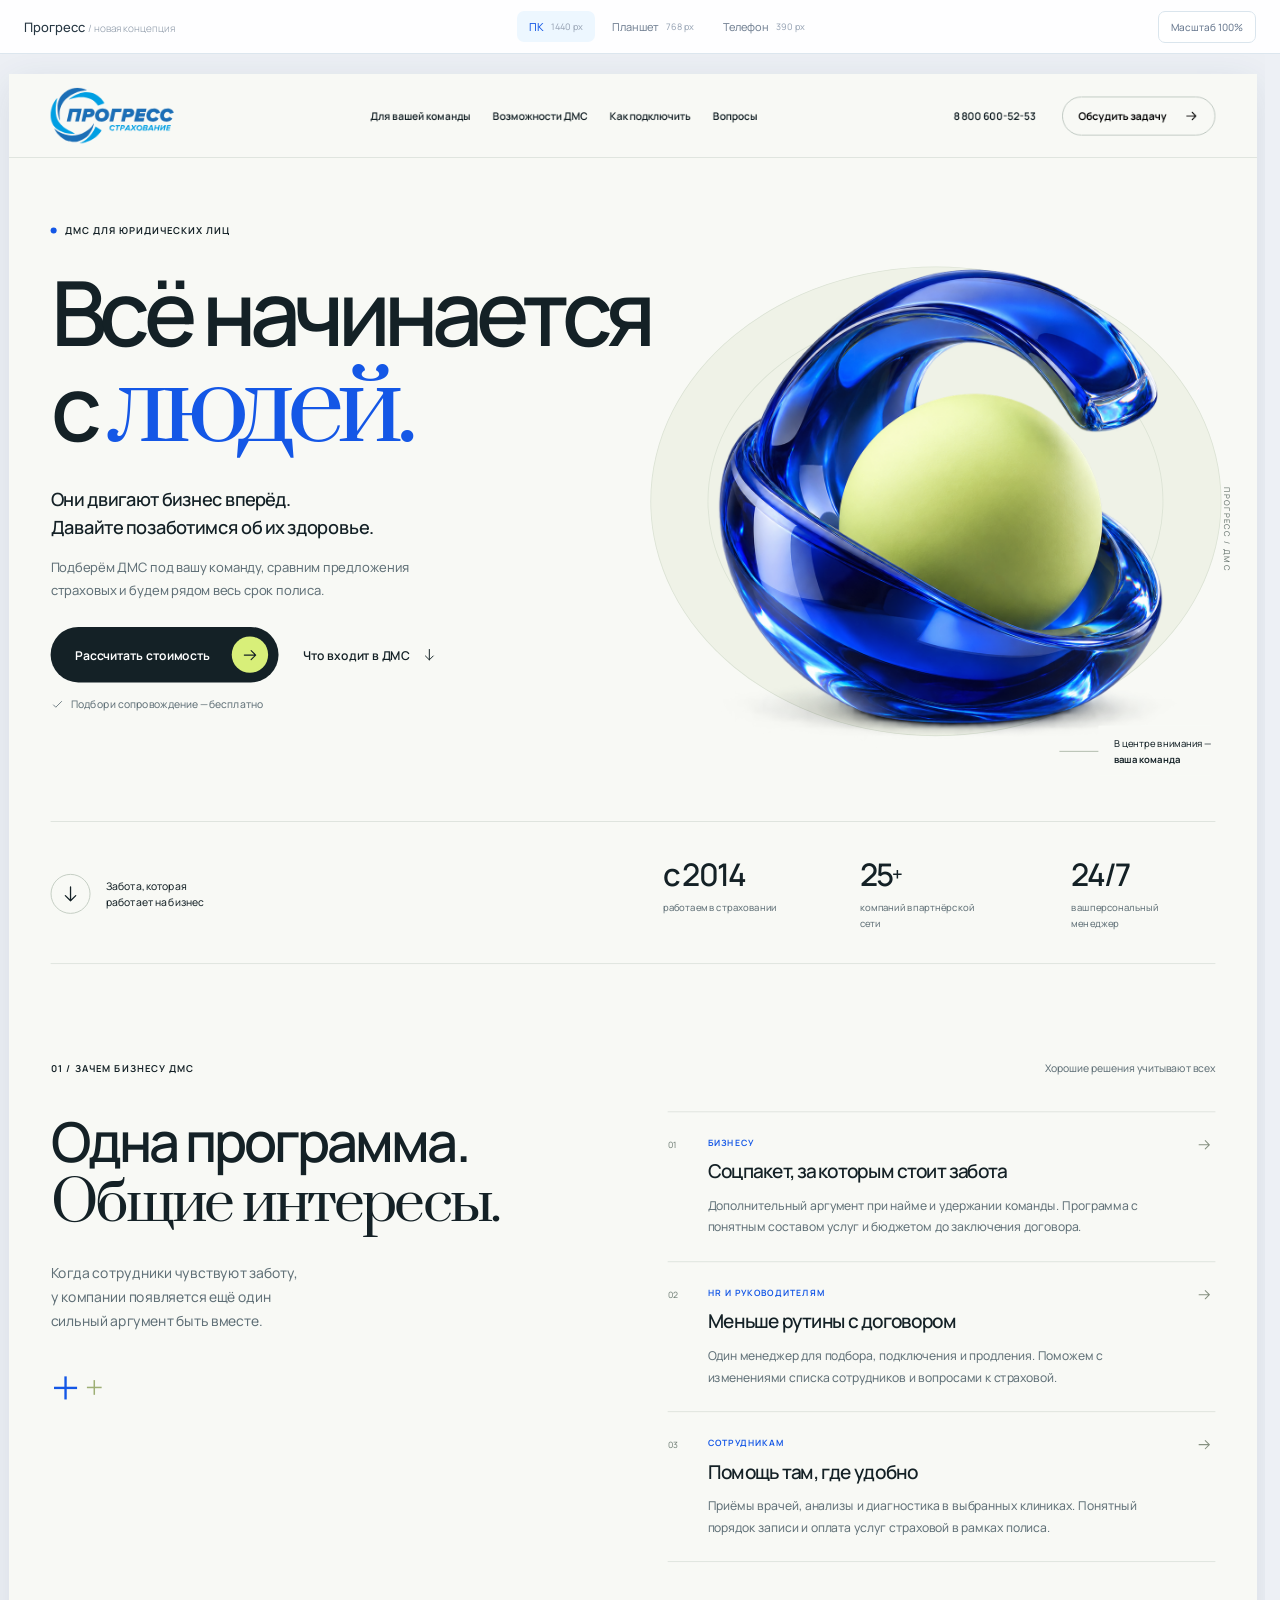
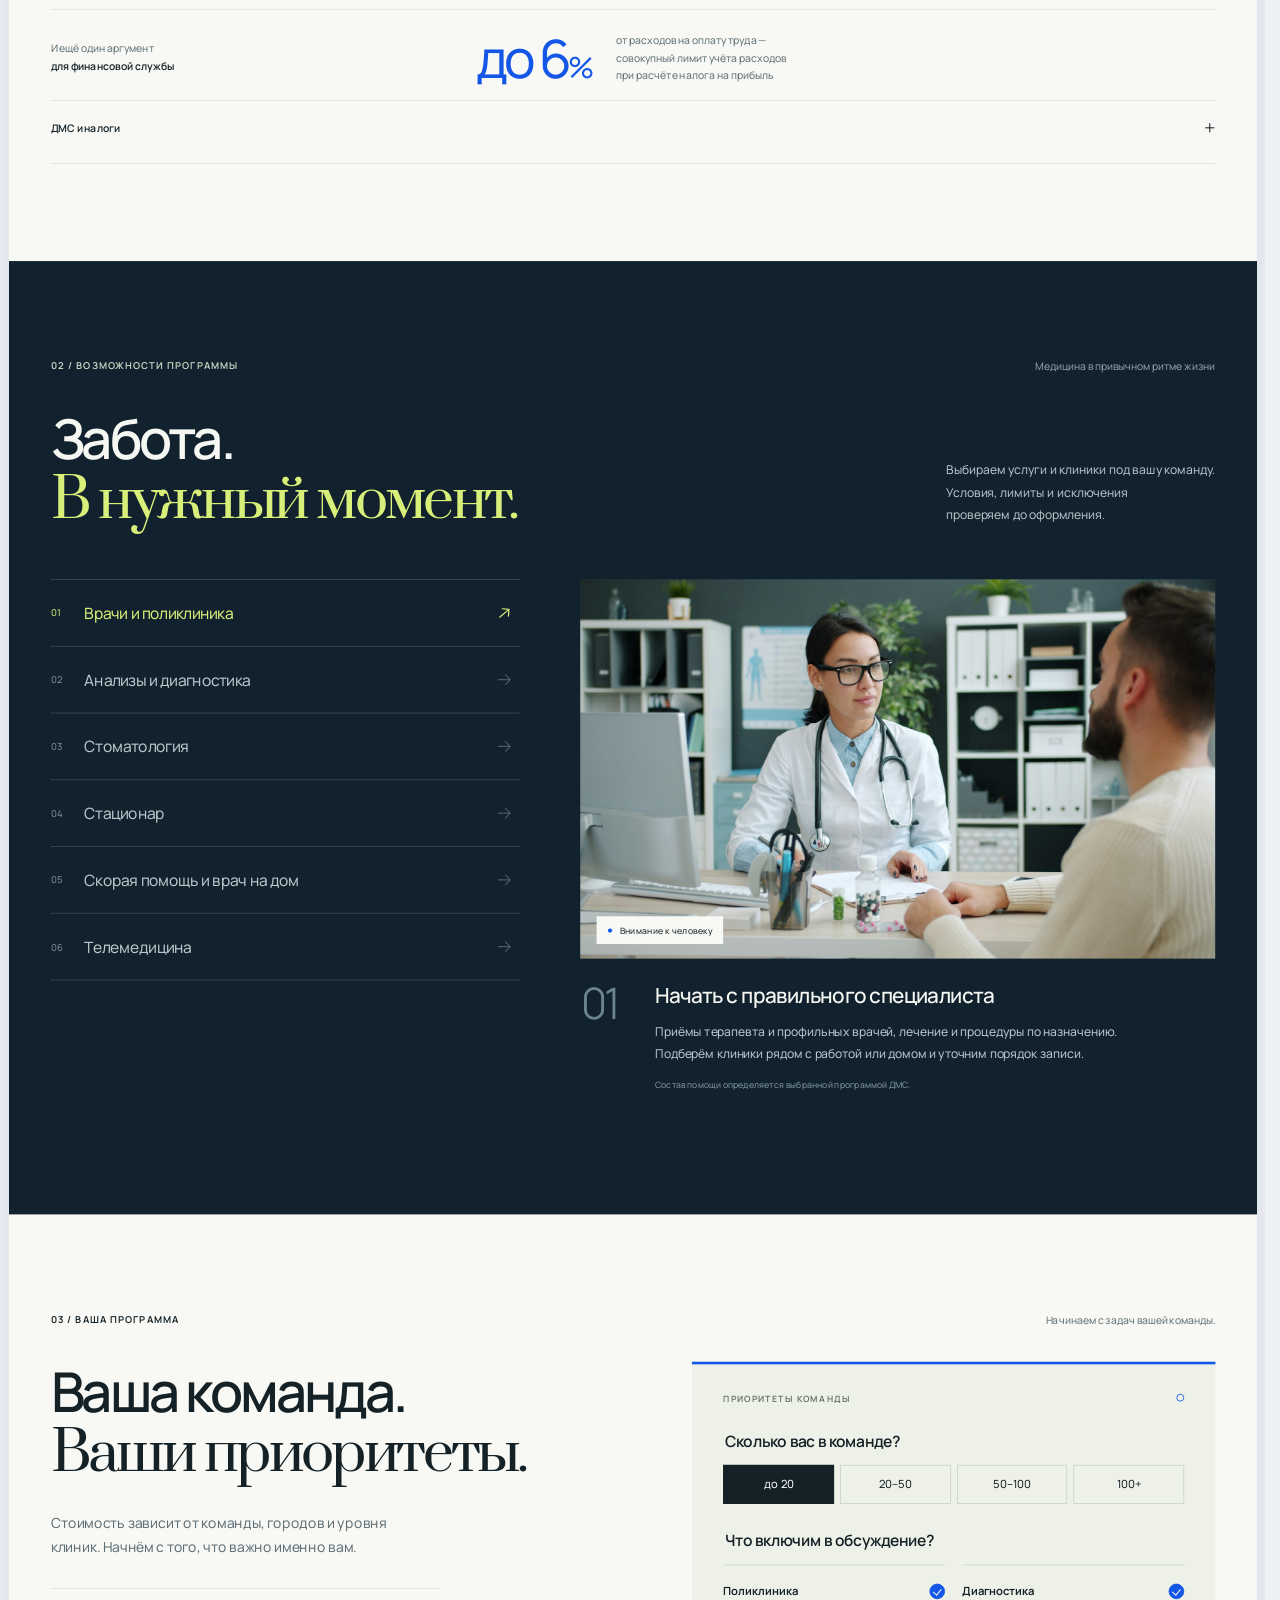
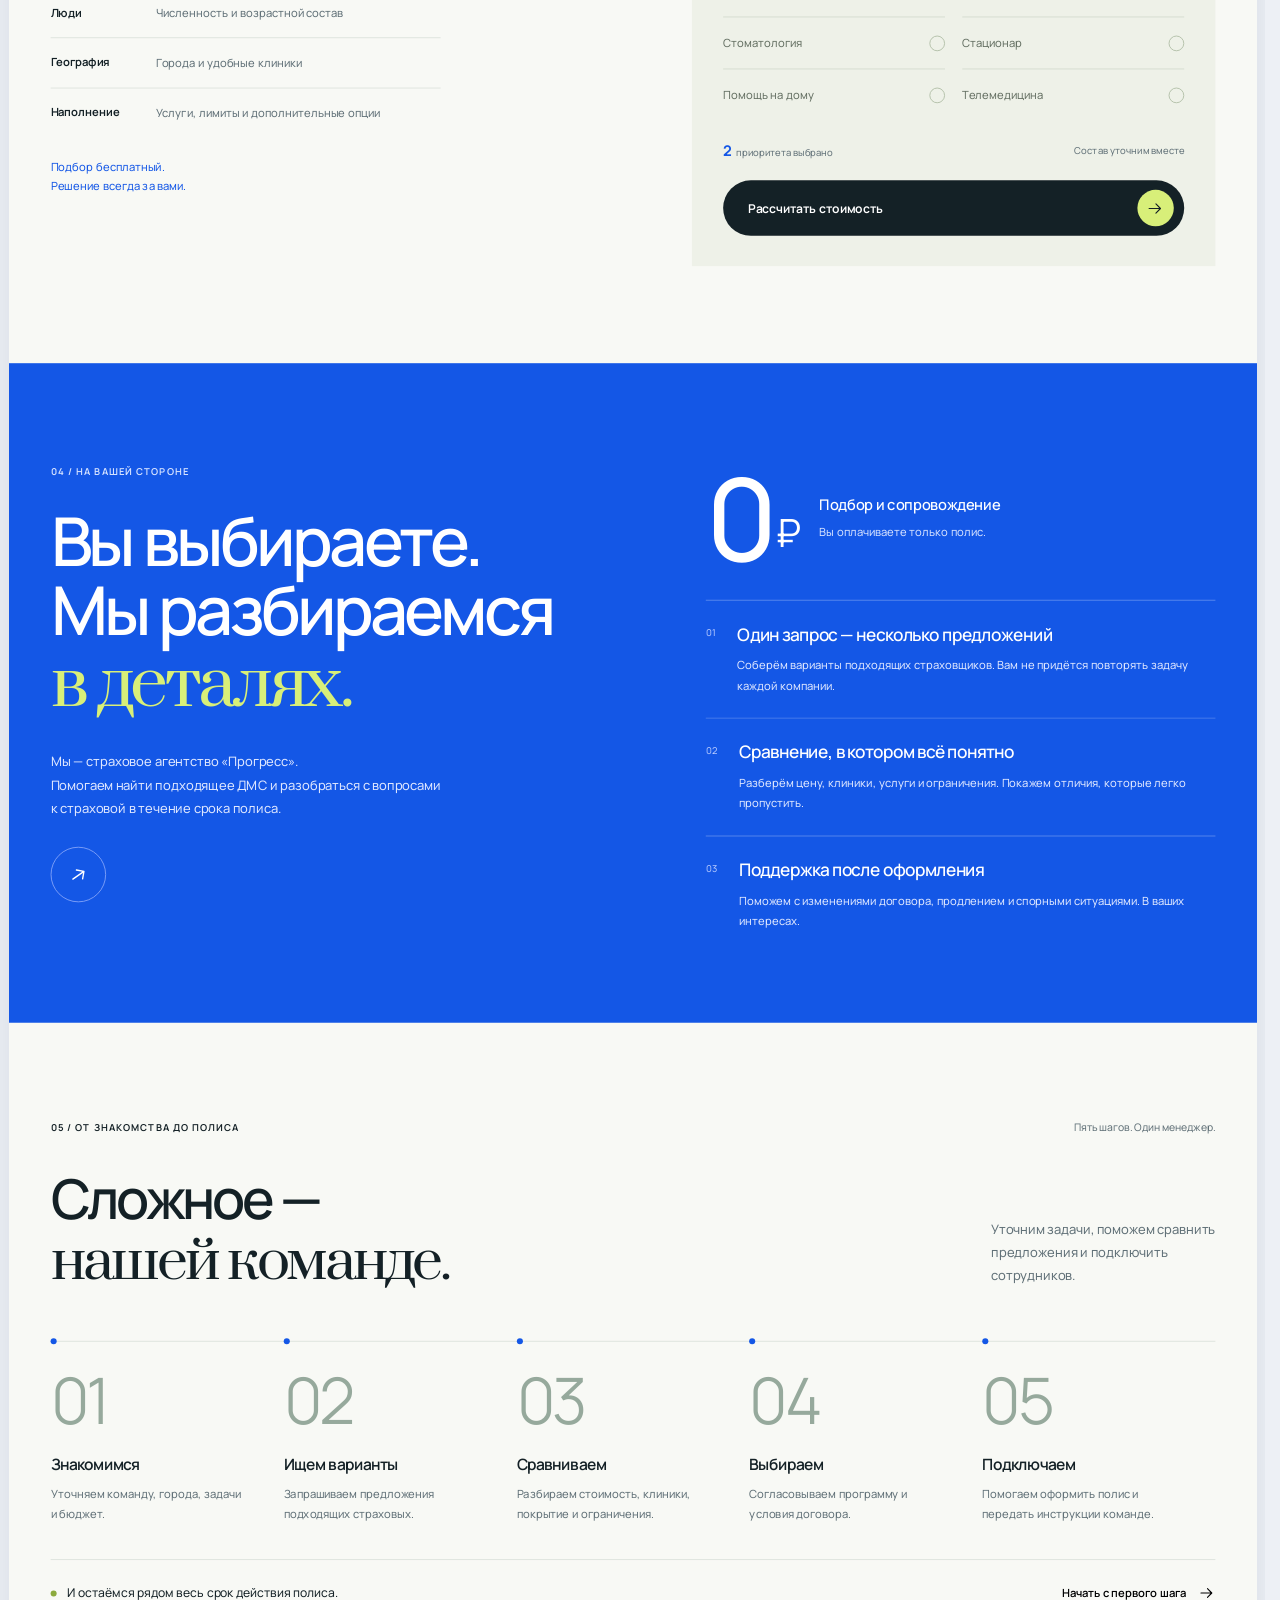
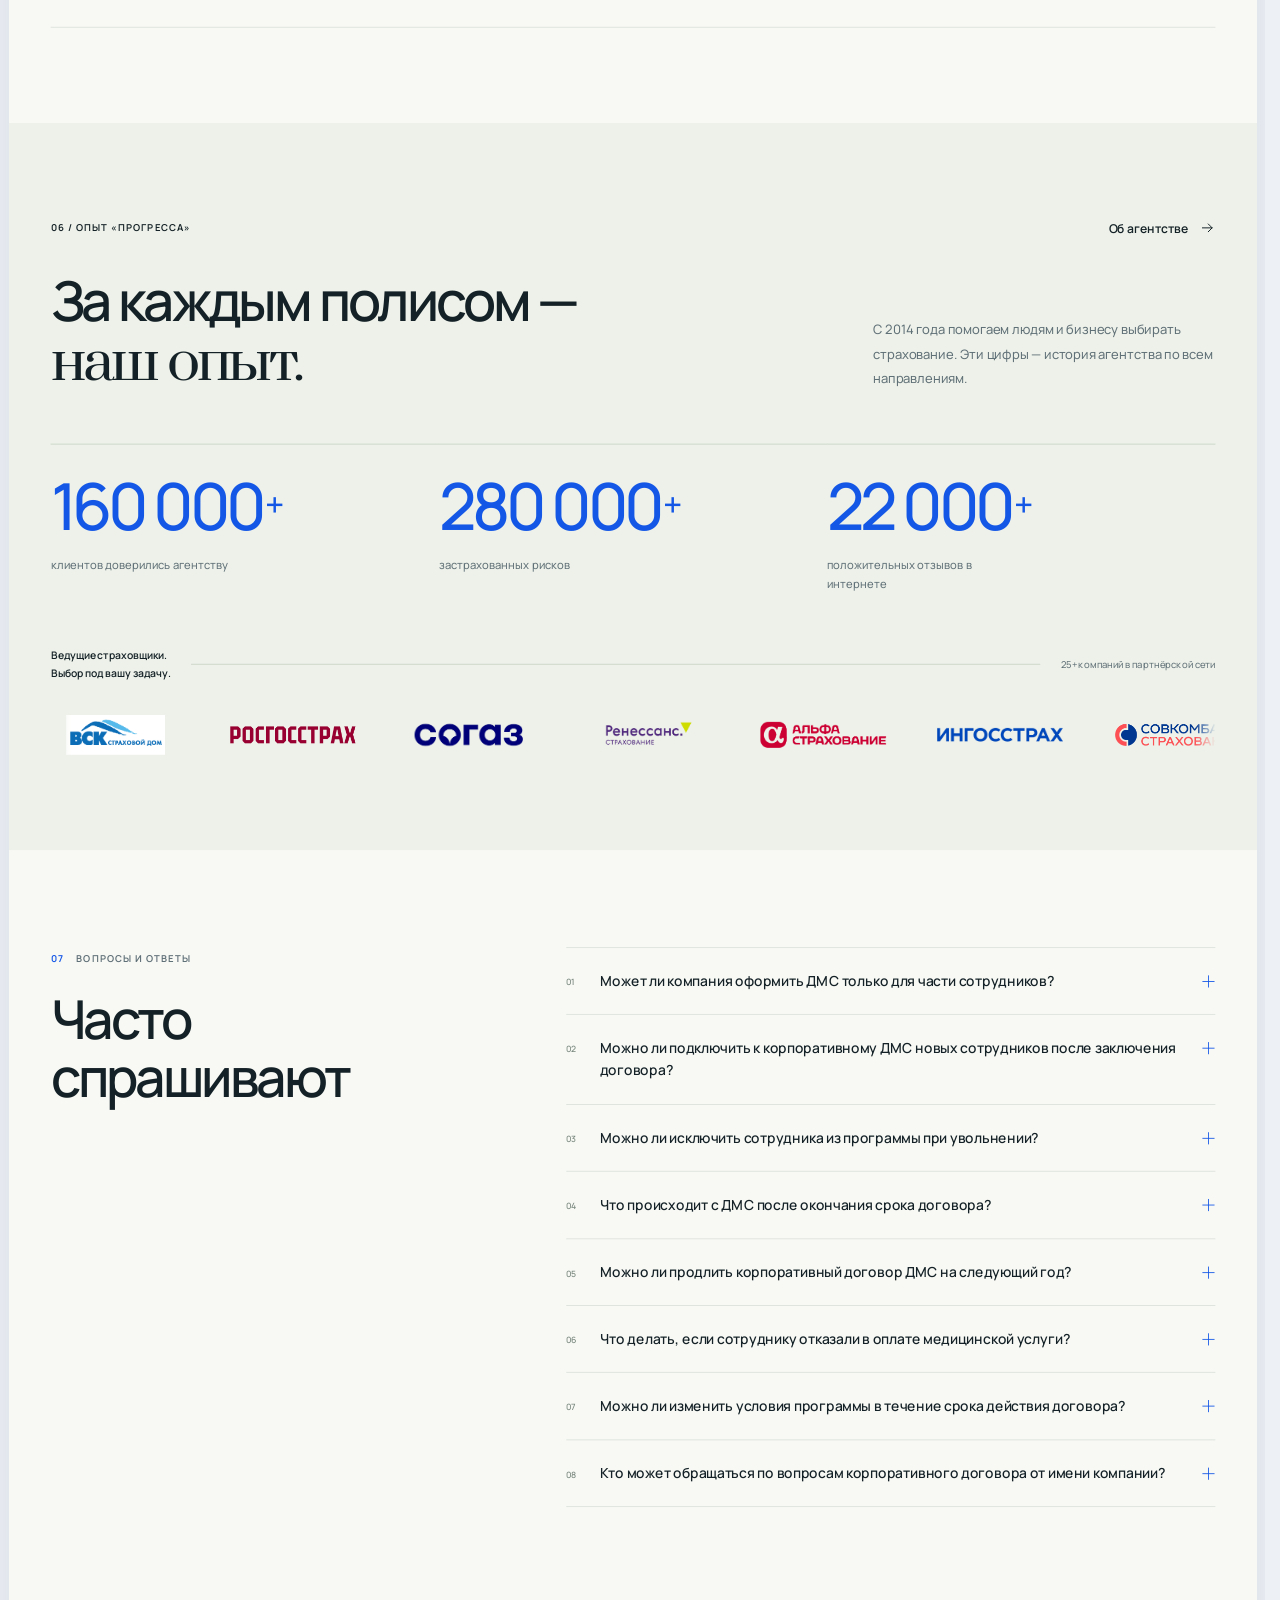
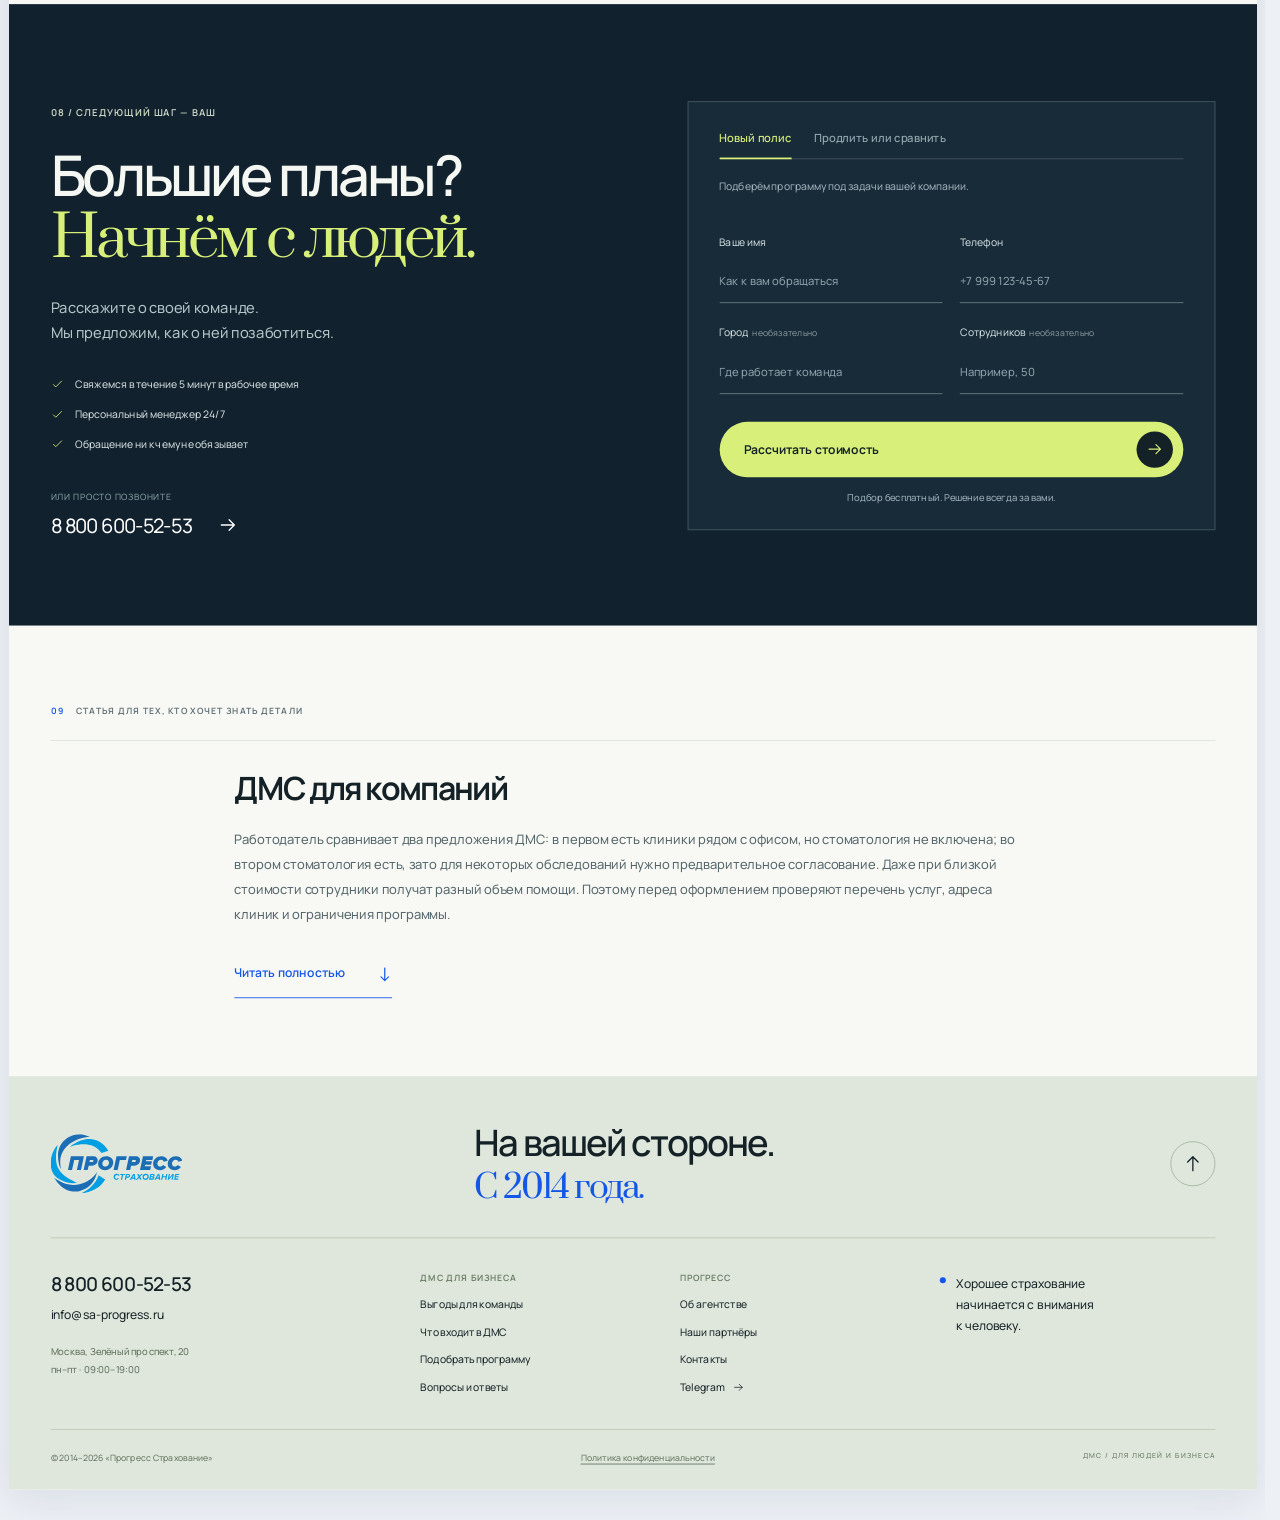
==== commit 45944687: "Refine expandable tax information layout" ====
--- a/desktop.html
+++ b/desktop.html
@@ -10,12 +10,12 @@
   <link rel="icon" href="./assets/progress-logo.svg" type="image/svg+xml">
   <link rel="preload" href="./assets/fonts/Manrope.ttf" as="font" type="font/ttf" crossorigin>
   <link rel="preload" href="./assets/fonts/Prata.ttf" as="font" type="font/ttf" crossorigin>
-  <link rel="stylesheet" href="./previews/desktop.css?v=e7b17277e4b1">
-  <link rel="stylesheet" href="./assets/vendor/lenis.css?v=e7b17277e4b1">
-  <script src="./assets/vendor/lenis.min.js?v=e7b17277e4b1" defer></script>
-  <script src="./scroll.js?v=e7b17277e4b1" defer></script>
-  <script src="./app.js?v=e7b17277e4b1" defer></script>
-<link rel="stylesheet" href="./review.css?v=e7b17277e4b1"><script src="./review.js?v=e7b17277e4b1" defer></script></head>
+  <link rel="stylesheet" href="./previews/desktop.css?v=59b4b84084ad">
+  <link rel="stylesheet" href="./assets/vendor/lenis.css?v=59b4b84084ad">
+  <script src="./assets/vendor/lenis.min.js?v=59b4b84084ad" defer></script>
+  <script src="./scroll.js?v=59b4b84084ad" defer></script>
+  <script src="./app.js?v=59b4b84084ad" defer></script>
+<link rel="stylesheet" href="./review.css?v=59b4b84084ad"><script src="./review.js?v=59b4b84084ad" defer></script></head>
 <body id="top"><div class="review-toolbar"><a class="review-brand" href="./index.html">Прогресс <span>/ новая концепция</span></a><nav aria-label="Формат предпросмотра"><a href="./desktop.html" aria-current="page">ПК<span>1440 px</span></a><a href="./tablet.html">Планшет<span>768 px</span></a><a href="./mobile.html">Телефон<span>390 px</span></a></nav><button type="button" id="review-scale" aria-pressed="false">Масштаб 100%</button></div><div class="review-stage"><div class="review-canvas">
   <a class="skip-link" href="#main">К содержанию</a>
   <header class="site-header">
@@ -56,7 +56,7 @@
           <article><span class="item-index">03</span><div><p class="role-label">Сотрудникам</p><h3>Помощь там, где удобно</h3><p>Приёмы врачей, анализы и диагностика в выбранных клиниках. Понятный порядок записи и оплата услуг страховой в рамках полиса.</p></div><svg viewBox="0 0 24 24" aria-hidden="true" ><path d="M4 12h15m-6-6 6 6-6 6"/></svg></article>
         </div>
       </div>
-      <div class="tax-strip"><div class="tax-title">И ещё один аргумент<br><strong>для финансовой службы</strong></div><div class="tax-number">до 6<span>%</span></div><p class="tax-summary">от расходов на оплату труда —<br>совокупный лимит учёта расходов<br>при расчёте налога на прибыль</p><details class="tax-details"><summary>ДМС и налоги <span>+</span></summary><div><p>Взносы по ДМС работников можно учесть в расходах при соблюдении условий пункта 16 статьи 255 НК РФ: лицензия страховщика, договор не менее чем на год и оплата медицинских расходов работников. Участие работодателя в ДМС предусматривают в трудовом или коллективном договоре.</p><p>Лимит 6% общий для взносов по ДМС, предусмотренных НК РФ договоров на медицинские услуги и расходов из пункта 24.2 статьи 255. Это лимит учитываемых расходов, а не размер экономии на налоге.</p><p>Взносы работодателя по ДМС освобождаются от страховых взносов при соблюдении условий подпункта 5 пункта 1 статьи 422 НК РФ. Важен срок страхования каждого работника: при прекращении до года или включении на меньший срок освобождение может не применяться.</p><p>Учёт зависит от налогового режима и условий договора. <a href="https://www.consultant.ru/document/cons_doc_LAW_28165/7b1ea255e5f4f1ac2bb055d2d61a28b4a03f6856/" target="_blank" rel="noopener">Статья 255 НК РФ</a> · <a href="https://www.consultant.ru/document/cons_doc_LAW_28165/30e4690deae106140c96017db18054a3175e14f6/" target="_blank" rel="noopener">Статья 422 НК РФ</a> · <a href="https://www.nalog.gov.ru/rn77/news/activities_fts/15685469/" target="_blank" rel="noopener">Разъяснение ФНС</a></p></div></details></div>
+      <div class="tax-strip"><div class="tax-title">И ещё один аргумент<br><strong>для финансовой службы</strong></div><div class="tax-number">до 6<span>%</span></div><p class="tax-summary">от расходов на оплату труда —<br>совокупный лимит учёта расходов<br>при расчёте налога на прибыль</p><details class="tax-details"><summary>ДМС и налоги <span aria-hidden="true">+</span></summary><div><p>Взносы по ДМС работников можно учесть в расходах при соблюдении условий пункта 16 статьи 255 НК РФ: лицензия страховщика, договор не менее чем на год и оплата медицинских расходов работников. Участие работодателя в ДМС предусматривают в трудовом или коллективном договоре.</p><p>Лимит 6% общий для взносов по ДМС, предусмотренных НК РФ договоров на медицинские услуги и расходов из пункта 24.2 статьи 255. Это лимит учитываемых расходов, а не размер экономии на налоге.</p><p>Взносы работодателя по ДМС освобождаются от страховых взносов при соблюдении условий подпункта 5 пункта 1 статьи 422 НК РФ. Важен срок страхования каждого работника: при прекращении до года или включении на меньший срок освобождение может не применяться.</p><p>Учёт зависит от налогового режима и условий договора. <a href="https://www.consultant.ru/document/cons_doc_LAW_28165/7b1ea255e5f4f1ac2bb055d2d61a28b4a03f6856/" target="_blank" rel="noopener">Статья 255 НК РФ</a> · <a href="https://www.consultant.ru/document/cons_doc_LAW_28165/30e4690deae106140c96017db18054a3175e14f6/" target="_blank" rel="noopener">Статья 422 НК РФ</a> · <a href="https://www.nalog.gov.ru/rn77/news/activities_fts/15685469/" target="_blank" rel="noopener">Разъяснение ФНС</a></p></div></details></div>
     </section>
 
     <section class="coverage-section dark-section section-space" id="coverage" aria-labelledby="coverage-title">
--- a/previews/desktop.css
+++ b/previews/desktop.css
@@ -7,7 +7,7 @@
 /* First screen: a sculptural embrace, with real space around the typography. */
 .hero{display:grid;grid-template-columns:1.06fr 1fr;position:relative;padding-top:65px}.hero-copy{position:relative;z-index:2;padding-top:10px;min-width:0}.eyebrow{display:flex;align-items:center;gap:10px;letter-spacing:.11em}.hero h1{font-size:clamp(68px,103.68px,110px);line-height:1.015;letter-spacing:-.075em;font-weight:550;margin:32px 0 28px;white-space:nowrap}.hero h1 em{color:var(--blue);font-size:1.14em;letter-spacing:-.07em}.hero-lead{font-size:21px;line-height:1.55;letter-spacing:-.025em;font-weight:550}.hero-description{font-size:15px;line-height:1.75;max-width:445px;color:var(--muted);margin-top:17px}.hero-actions{display:flex;align-items:center;gap:28px;margin-top:29px}.hero-actions .button{min-width:263px}.hero-note{display:flex;align-items:center;gap:8px;font-size:12px;color:var(--muted);margin-top:15px}.tiny-check{display:inline-flex}.tiny-check svg{width:16px;height:16px}.hero-art{position:relative;align-self:center;min-width:0;margin-top:8px}.hero-art>img{position:relative;width:100%;max-width:none;margin-left:0;z-index:1;animation:sculpture-breathe 9s ease-in-out infinite}.art-orbit{position:absolute;inset:8% -1% 9% 0;border:1px solid #dce3d5;border-radius:50%;background:#eff2e7}.art-orbit::after{content:'';position:absolute;inset:10%;border:1px solid #dce3d5;border-radius:50%}.art-caption{position:absolute;right:4px;bottom:2%;display:block;font-size:11px;line-height:1.7;z-index:2;background:var(--paper);padding:11px 0 9px 18px}.art-caption strong{font-weight:650}.caption-line{position:absolute;right:100%;top:50%;width:45px;height:1px;background:#a9b5a4}.art-index{position:absolute;right:-20px;top:47%;writing-mode:vertical-rl;font-size:9px;letter-spacing:.18em;color:#66736d}.hero-bottom{grid-column:1/-1;display:grid;grid-template-columns:1.06fr 1fr;align-items:center;gap:30px;padding:40px 0 37px;margin-top:40px;border-top:1px solid var(--line);border-bottom:1px solid var(--line)}.scroll-link{display:flex;align-items:center;gap:18px;font-size:12px;text-decoration:none;line-height:1.6}.scroll-link>span{display:grid;place-items:center;width:46px;height:46px;border:1px solid #bdc8bc;border-radius:50%;transition:background .2s}.scroll-link:hover>span{background:var(--lime);border-color:var(--lime)}.hero-facts{display:grid;grid-template-columns:1.2fr 1.3fr 1fr;gap:28px;margin:0}.hero-facts div{min-width:0}.hero-facts dt{font-size:36px;line-height:1.15;letter-spacing:-.06em;font-weight:550;white-space:nowrap}.hero-facts dt>span{font-size:.6em;vertical-align:6px}.hero-facts dd{font-size:11px;line-height:1.65;color:var(--muted);margin:8px 0 0;max-width:150px}@keyframes sculpture-breathe{0%,100%{transform:translateY(0) rotate(-1deg)}50%{transform:translateY(-10px) rotate(1deg)}}
 /* An editorial benefits index, not a wall of cards. */
-.value-layout{display:grid;grid-template-columns:1fr 1fr;gap:80px}.value-heading>p{font-size:16px;color:var(--muted);margin-top:27px}.value-mark{display:flex;gap:6px;margin-top:33px;align-items:center}.value-mark span{font-size:58px;font-weight:250;color:var(--blue);line-height:1}.value-mark span:last-child{color:#9eaf75;font-size:37px}.value-list{border-top:1px solid var(--line)}.value-list article{display:grid;grid-template-columns:28px 1fr 22px;gap:18px;padding:27px 0;border-bottom:1px solid var(--line)}.item-index{font-size:10px;color:#738078;margin-top:3px}.role-label{font-size:10px;text-transform:uppercase;letter-spacing:.13em;color:var(--blue);font-weight:650;margin-bottom:10px}.value-list h3{font-size:22px;margin-bottom:12px}.value-list article>svg{margin-top:1px;width:19px;height:19px;color:#869181}.value-list article p:last-child{font-size:14px;color:var(--muted);line-height:1.75}.tax-strip{display:grid;grid-template-columns:1fr auto 1.4fr auto;gap:30px;align-items:center;margin-top:54px;border-top:1px solid var(--line);border-bottom:1px solid var(--line);padding:25px 0;position:relative}.tax-title{font-size:12px;line-height:1.7;color:var(--muted)}.tax-title strong{color:var(--ink);font-weight:600}.tax-number{font-size:61px;line-height:1;letter-spacing:-.07em;color:var(--blue);white-space:nowrap}.tax-number span{font-size:.55em}.tax-summary{font-size:12px;color:var(--muted);line-height:1.65}.tax-details{display:contents}.tax-details summary{display:flex;align-items:center;gap:22px;font-size:12px;font-weight:600;list-style:none;padding:12px 0}.tax-details summary::-webkit-details-marker{display:none}.tax-details summary span{font-size:23px;font-weight:300;transition:transform .2s}.tax-details[open] summary span{transform:rotate(45deg)}.tax-details>div{grid-column:1/-1;border-top:1px solid var(--line);padding-top:24px;columns:2;column-gap:45px}.tax-details>div p{font-size:13px;line-height:1.8;margin-bottom:16px;break-inside:avoid;color:var(--muted)}.tax-details a{color:var(--blue);text-underline-offset:3px}
+.value-layout{display:grid;grid-template-columns:1fr 1fr;gap:80px}.value-heading>p{font-size:16px;color:var(--muted);margin-top:27px}.value-mark{display:flex;gap:6px;margin-top:33px;align-items:center}.value-mark span{font-size:58px;font-weight:250;color:var(--blue);line-height:1}.value-mark span:last-child{color:#9eaf75;font-size:37px}.value-list{border-top:1px solid var(--line)}.value-list article{display:grid;grid-template-columns:28px 1fr 22px;gap:18px;padding:27px 0;border-bottom:1px solid var(--line)}.item-index{font-size:10px;color:#738078;margin-top:3px}.role-label{font-size:10px;text-transform:uppercase;letter-spacing:.13em;color:var(--blue);font-weight:650;margin-bottom:10px}.value-list h3{font-size:22px;margin-bottom:12px}.value-list article>svg{margin-top:1px;width:19px;height:19px;color:#869181}.value-list article p:last-child{font-size:14px;color:var(--muted);line-height:1.75}.tax-strip{display:grid;grid-template-columns:1fr auto 1.5fr;gap:18px 30px;align-items:center;margin-top:54px;border-top:1px solid var(--line);border-bottom:1px solid var(--line);padding:25px 0;position:relative}.tax-title{font-size:12px;line-height:1.7;color:var(--muted)}.tax-title strong{color:var(--ink);font-weight:600}.tax-number{font-size:61px;line-height:1;letter-spacing:-.07em;color:var(--blue);white-space:nowrap}.tax-number span{font-size:.55em}.tax-summary{font-size:12px;color:var(--muted);line-height:1.65}.tax-details{display:block;grid-column:1/-1}.tax-details summary{display:flex;align-items:center;justify-content:space-between;gap:22px;font-size:12px;font-weight:600;list-style:none;padding:15px 0 0;border-top:1px solid var(--line);min-height:42px}.tax-details summary::-webkit-details-marker{display:none}.tax-details summary span{font-size:23px;font-weight:300;transition:transform .2s}.tax-details[open] summary span{transform:rotate(45deg)}.tax-details>div{grid-column:1/-1;border-top:1px solid var(--line);padding-top:24px;columns:2;column-gap:45px}.tax-details>div p{font-size:13px;line-height:1.8;margin-bottom:16px;break-inside:avoid;color:var(--muted)}.tax-details a{color:var(--blue);text-underline-offset:3px}
 /* Deep-blue service gallery. */
 .dark-section{background:var(--dark);color:#f5f7f2}.coverage-section{margin-top:112px;padding-bottom:110px;overflow:hidden}.dark-section .section-label{color:#c8d3c2}.dark-section .topline-note{color:#91a3a5}.coverage-heading{display:flex;justify-content:space-between;gap:40px;align-items:flex-end;margin-bottom:51px}.coverage-heading h2 em{color:var(--lime)}.coverage-heading>p{font-size:14px;color:#b5c3c7;line-height:1.85;margin-bottom:10px;max-width:320px}.coverage-layout{display:grid;grid-template-columns:.85fr 1.15fr;gap:70px}.coverage-tabs{border-top:1px solid #3b4a52}.coverage-tabs button{display:flex;align-items:center;width:100%;gap:21px;padding:25px 0;text-align:left;border-bottom:1px solid #3b4a52;background:transparent;color:#bac6c9;transition:color .2s}.coverage-tabs button>span{font-size:11px;color:#7d9298;min-width:18px}.coverage-tabs button strong{font-size:18px;line-height:1.45;font-weight:450;letter-spacing:-.025em;flex:1}.coverage-tabs button svg{margin-right:6px;width:22px;height:22px;opacity:.35;transform:rotate(0);transition:transform .3s,opacity .3s}.coverage-tabs button[aria-selected=true]{color:var(--lime)}.coverage-tabs button[aria-selected=true]>span{color:var(--lime)}.coverage-tabs button[aria-selected=true] svg{opacity:1;transform:rotate(-40deg)}.coverage-tabs button:hover{color:#fff}.care-feature figure{position:relative;aspect-ratio:1.67;background:#20313a;overflow:hidden}.care-feature figure img{width:100%;height:100%;object-fit:cover;object-position:75% 44%}.care-feature figcaption{position:absolute;bottom:17px;left:19px;background:#f8f9f5;padding:9px 13px;display:flex;align-items:center;gap:8px;color:var(--ink);font-size:10px;letter-spacing:.02em}.care-feature .live-dot{width:5px;height:5px;background:var(--blue)}#care-panel{display:grid;grid-template-columns:60px 1fr;gap:26px;padding-top:26px;min-height:185px}.care-panel-number{font-size:50px;line-height:1;letter-spacing:-.06em;color:#6c848e;font-weight:350}#care-panel h3{font-size:24px;line-height:1.3;margin-bottom:14px;color:#f5f7f2}#care-panel p{font-size:14px;line-height:1.8;color:#bac9cd;max-width:560px}.care-condition{display:block;margin-top:15px;font-size:10px;line-height:1.7;color:#82989f}
 /* A small, useful configurator styled as a considered worksheet. */
